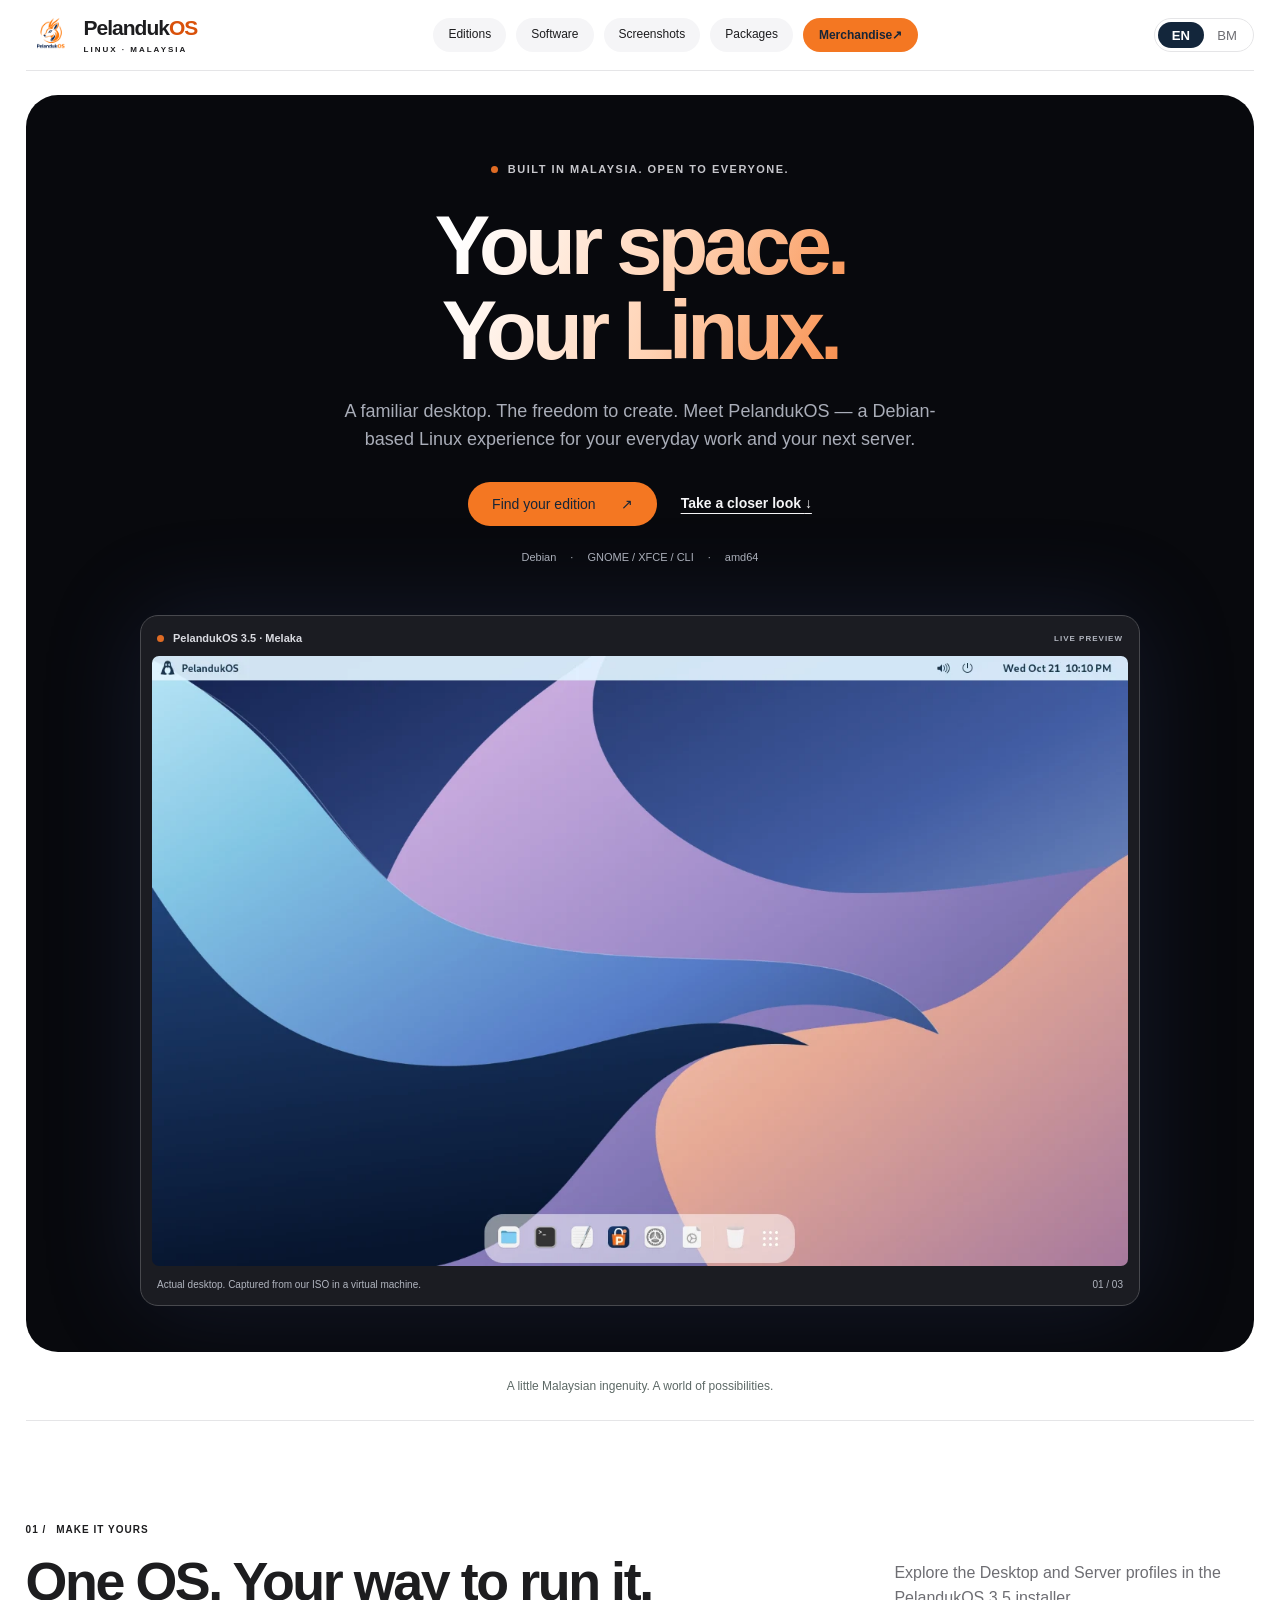
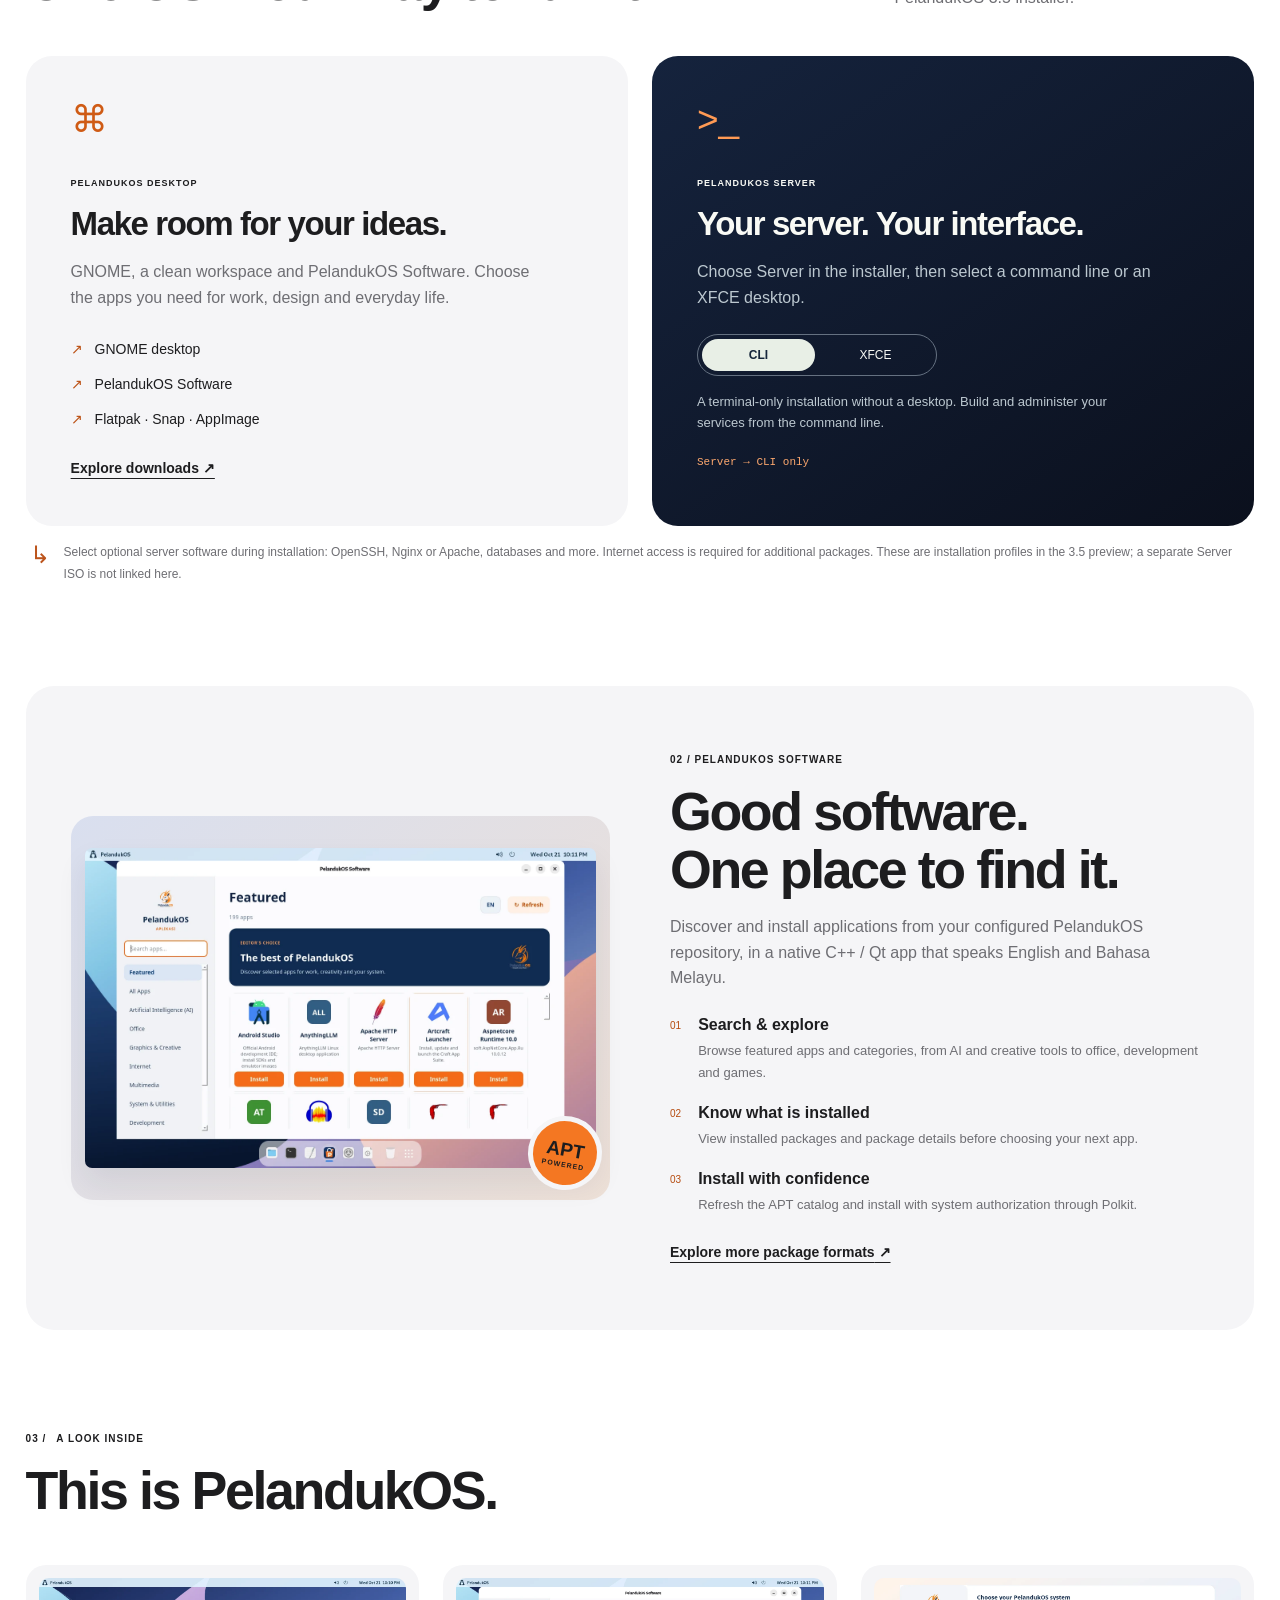
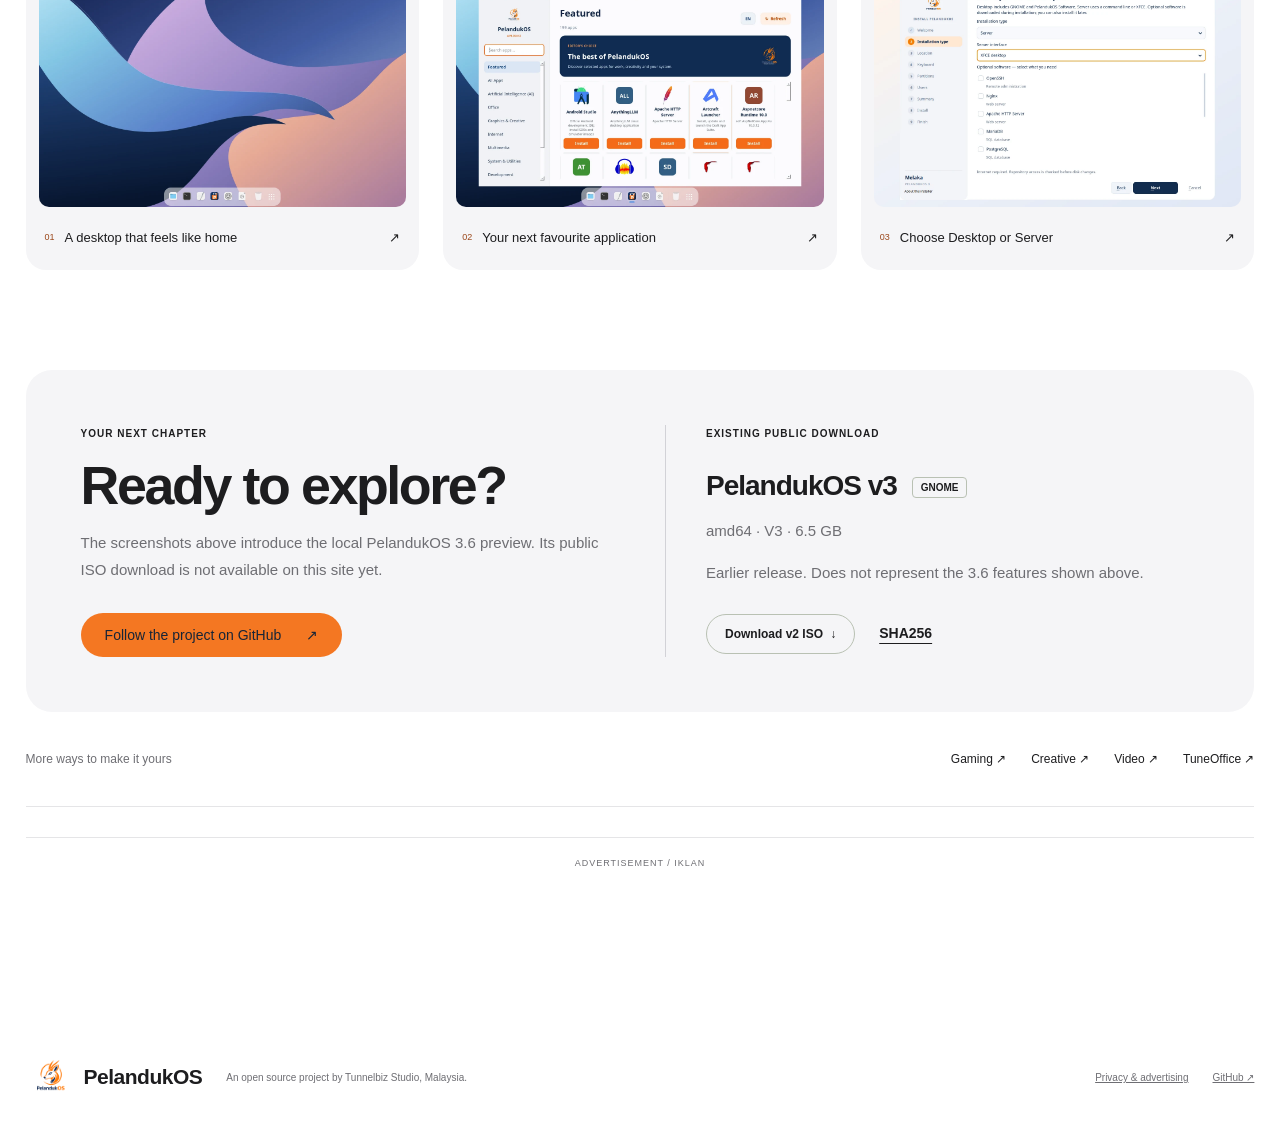
==== index.html @ 0d729abb "Update OG description for PelandukOS 3.6" ====
<!doctype html>
<html lang="en">
  <head>
    <meta charset="utf-8" />
    <meta name="viewport" content="width=device-width, initial-scale=1" />
    <title>PelandukOS | Your space. Your Linux.</title>
    <meta
      name="description"
      content="Discover PelandukOS from Malaysia: a Debian-based GNOME desktop, native Software app, and Server installation profiles with CLI or XFCE. See real ISO screenshots."
    />
    <meta name="theme-color" content="#f7f7f2" />
    <meta property="og:title" content="PelandukOS — Your space. Your Linux." />
    <meta
      property="og:description"
      content="Meet the PelandukOS 3.6 preview. Desktop, Software and Server with CLI or XFCE."
    />
    <meta
      property="og:image"
      content="https://pelandukos.tunnelbiz.com/assets/images/screenshots/desktop.webp"
    />
    <meta property="og:type" content="website" />
    <link rel="canonical" href="https://pelandukos.tunnelbiz.com/" />
    <link rel="icon" href="assets/images/pelandukos-logo.png" />
    <link rel="stylesheet" href="styles.css" />
    <link rel="stylesheet" href="landing.css" />
    <meta name="google-adsense-account" content="ca-pub-6407931689016181" />
    <script
      async
      src="https://pagead2.googlesyndication.com/pagead/js/adsbygoogle.js?client=ca-pub-6407931689016181"
      crossorigin="anonymous"
    ></script>
  </head>
  <body class="landing">
    <a class="skip-link" href="#main"
      ><span data-i18n="skip">Skip to content</span></a
    >
    <div class="shell">
      <header class="topbar">
        <a class="brand" href="index.html" data-preserve-lang
          ><img
            src="assets/images/pelandukos-logo.png"
            width="64"
            height="64"
            alt="PelandukOS"
          /><strong
            >Pelanduk<span>OS</span><small>LINUX · MALAYSIA</small></strong
          ></a
        >
        <nav class="header-nav" aria-label="Main navigation">
          <a href="index.html#editions" data-preserve-lang
            ><span data-i18n="navEditions">Editions</span></a
          ><a href="index.html#software" data-preserve-lang
            ><span data-i18n="navSoftware">Software</span></a
          ><a href="index.html#screenshots" data-preserve-lang
            ><span data-i18n="navScreenshots">Screenshots</span></a
          ><a href="packaging.html" data-preserve-lang
            ><span data-i18n="navPackaging">Packages</span></a
          >
          <a class="merch-link" href="https://shop.tunnelbiz.com">Merchandise <span aria-hidden="true">↗</span></a>
        </nav>
        <div class="lang-switch" aria-label="Language / Bahasa">
          <button type="button" data-set-lang="en">EN</button
          ><button type="button" data-set-lang="ms">BM</button>
        </div>
      </header>
      <main id="main">
        <section class="landing-hero">
          <div class="hero-copy">
            <div class="eyebrow">
              <span class="status-dot"></span
              ><span data-i18n="eyebrow"
                >BUILT IN MALAYSIA. OPEN TO EVERYONE.</span
              >
            </div>
            <h1 data-i18n="title">Your space. Your Linux.</h1>
            <p class="hero-lead">
              <span data-i18n="subtitle"
                >A familiar desktop. The freedom to create. Meet PelandukOS — a
                Debian-based Linux experience for your everyday work and your
                next server.</span
              >
            </p>
            <div class="actions">
              <a class="btn-main" href="#editions"
                ><span data-i18n="choose">Find your edition</span>
                <span aria-hidden="true">↗</span></a
              ><a class="text-link" href="#screenshots"
                ><span data-i18n="look">Take a closer look</span>
                <span aria-hidden="true">↓</span></a
              >
            </div>
            <div class="hero-tags">
              <span>Debian</span><span>GNOME / XFCE / CLI</span
              ><span>amd64</span>
            </div>
          </div>
          <div class="desktop-stage">
            <div class="stage-label">
              <span class="status-dot"></span> PelandukOS 3.5 · Melaka
              <span>LIVE PREVIEW</span>
            </div>
            <a
              href="assets/images/screenshots/desktop.webp"
              class="screenshot-link"
              data-lightbox
              ><img
                src="assets/images/screenshots/desktop.webp"
                alt="PelandukOS 3.5 GNOME desktop captured in the ISO Builder QEMU preview"
                width="1280"
                height="800"
                class=""
                fetchpriority="high"
            /></a>
            <div class="stage-caption">
              <span data-i18n="realCapture"
                >Actual desktop. Captured from our ISO in a virtual
                machine.</span
              ><span>01 / 03</span>
            </div>
          </div>
        </section>
        <div class="identity-strip">
          <span
            ><span data-i18n="made"
              >A little Malaysian ingenuity. A world of possibilities.</span
            ></span
          ><span>OPEN SOURCE <b>✳</b> DEBIAN BASED <b>✳</b> YOUR CHOICE</span>
        </div>
        <section class="section spacious" id="editions">
          <div class="section-heading">
            <div>
              <div class="eyebrow">
                01 / <span data-i18n="editionLabel">MAKE IT YOURS</span>
              </div>
              <h2 data-i18n="editionsTitle">One OS. Your way to run it.</h2>
            </div>
            <p data-i18n="editionsIntro">
         
            </p>
          </div>
          <div class="edition-grid">
            <article class="edition-card desktop-card">
              <span class="edition-icon" aria-hidden="true">⌘</span>
              <div class="eyebrow">PELANDUKOS DESKTOP</div>
              <h3 data-i18n="desktopTitle">Make room for your ideas.</h3>
              <p data-i18n="desktopText">
                GNOME, a clean workspace and PelandukOS Software. Choose the
                apps you need for work, design and everyday life.
              </p>
              <ul>
                <li>GNOME desktop</li>
                <li>PelandukOS Software</li>
                <li>Flatpak · Snap · AppImage</li>
              </ul>
              <a class="text-link" href="#downloads"
                ><span data-i18n="desktopAction">Explore downloads</span> ↗</a
              >
            </article>
            <article class="edition-card server-card">
              <span class="edition-icon" aria-hidden="true">&gt;_</span>
              <div class="eyebrow">PELANDUKOS SERVER</div>
              <h3 data-i18n="serverTitle">Your server. Your interface.</h3>
              <p data-i18n="serverText">
                Choose Server in the installer, then select a command line or an
                XFCE desktop.
              </p>
              <fieldset class="server-switch">
                <legend class="sr-only">
                  <span data-i18n="interface">Server interface</span>
                </legend>
                <label
                  ><input
                    type="radio"
                    name="server-interface"
                    value="cli"
                    checked
                  /><span>CLI</span></label
                ><label
                  ><input
                    type="radio"
                    name="server-interface"
                    value="xfce"
                  /><span>XFCE</span></label
                >
              </fieldset>
              <div id="server-description" aria-live="polite">
                <div data-server-panel="cli">
                  <p data-i18n="cliText">
                    A terminal-only installation without a desktop. Build and
                    administer your services from the command line.
                  </p>
                  <code>Server → CLI only</code>
                </div>
                <div data-server-panel="xfce" hidden>
                  <p data-i18n="xfceText">
                    A graphical workspace with XFCE for users who prefer desktop
                    tools alongside the terminal.
                  </p>
                  <code>Server → XFCE desktop</code>
                </div>
              </div>
            </article>
          </div>
          <div class="install-note">
            <span aria-hidden="true">↳</span>
            <p>
              <span data-i18n="serverNote"
                >Select optional server software during installation: OpenSSH,
                Nginx or Apache, databases and more. Internet access is required
                for additional packages. These are installation profiles in the
                3.5 preview; a separate Server ISO is not linked here.</span
              >
            </p>
          </div>
        </section>
        <section class="software-section spacious" id="software">
          <div class="software-visual">
            <a href="assets/images/screenshots/software.webp" data-lightbox
              ><img
                src="assets/images/screenshots/software.webp"
                alt="PelandukOS Software application running inside the PelandukOS 3.5 virtual machine"
                width="1280"
                height="800"
                class=""
                loading="lazy"
            /></a>
            <div class="software-stamp">APT<br /><span>POWERED</span></div>
          </div>
          <div>
            <div class="eyebrow">02 / PELANDUKOS SOFTWARE</div>
            <h2 data-i18n="softwareTitle">
              Good software. One place to find it.
            </h2>
            <p data-i18n="softwareIntro">
              Discover and install applications from your configured PelandukOS
              repository, in a native C++ / Qt app that speaks English and
              Bahasa Melayu.
            </p>
            <div class="feature-list">
              <div>
                <span class="feature-number">01</span>
                <div>
                  <h3 data-i18n="ft1">Search &amp; explore</h3>
                  <p data-i18n="fd1">
                    Browse featured apps and categories, from office and
                    creative tools to development and games.
                  </p>
                </div>
              </div>
              <div>
                <span class="feature-number">02</span>
                <div>
                  <h3 data-i18n="ft2">Know what is installed</h3>
                  <p data-i18n="fd2">
                    View installed packages and package details before choosing
                    your next app.
                  </p>
                </div>
              </div>
              <div>
                <span class="feature-number">03</span>
                <div>
                  <h3 data-i18n="ft3">Install with confidence</h3>
                  <p data-i18n="fd3">
                    Refresh the APT catalog and install with system
                    authorization through Polkit.
                  </p>
                </div>
              </div>
            </div>
            <a class="text-link" href="packaging.html" data-preserve-lang
              ><span data-i18n="morePackages"
                >Explore more package formats</span
              >
              ↗</a
            >
          </div>
        </section>
        <section class="section spacious" id="screenshots">
          <div class="section-heading">
            <div>
              <div class="eyebrow">
                03 / <span data-i18n="inside">A LOOK INSIDE</span>
              </div>
              <h2 data-i18n="galleryTitle">This is PelandukOS.</h2>
            </div>

          </div>
          <div class="gallery-grid">
            <figure>
              <a href="assets/images/screenshots/desktop.webp" data-lightbox
                ><img
                  src="assets/images/screenshots/desktop.webp"
                  alt="PelandukOS GNOME desktop in QEMU"
                  width="1280"
                  height="800"
                  class=""
                  loading="lazy"
              /></a>
              <figcaption>
                <span>01</span
                ><span data-i18n="caption1">A desktop that feels like home</span
                ><span aria-hidden="true">↗</span>
              </figcaption>
            </figure>
            <figure>
              <a href="assets/images/screenshots/software.webp" data-lightbox
                ><img
                  src="assets/images/screenshots/software.webp"
                  alt="Native PelandukOS Software catalog in QEMU"
                  width="1280"
                  height="800"
                  class=""
                  loading="lazy"
              /></a>
              <figcaption>
                <span>02</span
                ><span data-i18n="caption2"
                  >Your next favourite application</span
                ><span aria-hidden="true">↗</span>
              </figcaption>
            </figure>
            <figure>
              <a href="assets/images/screenshots/installer.webp" data-lightbox
                ><img
                  src="assets/images/screenshots/installer.webp"
                  alt="PelandukOS installer with Server and XFCE options in QEMU"
                  width="1280"
                  height="800"
                  class=""
                  loading="lazy"
              /></a>
              <figcaption>
                <span>03</span
                ><span data-i18n="caption3">Choose Desktop or Server</span
                ><span aria-hidden="true">↗</span>
              </figcaption>
            </figure>
          </div>
        </section>
        <section class="download-section spacious" id="downloads">
          <div>
            <div class="eyebrow">
              <span data-i18n="start">YOUR NEXT CHAPTER</span>
            </div>
            <h2 data-i18n="downloadTitle">Ready to explore?</h2>
            <p data-i18n="downloadText">

            </p>
            <a
              class="btn-main"
              href="https://github.com/pelandukos"
              target="_blank"
              rel="noopener"
              ><span data-i18n="github">Follow the project on GitHub</span> ↗</a
            >
          </div>
          <div class="download-archive">
            <span class="eyebrow"
              ><span data-i18n="existing">EXISTING PUBLIC DOWNLOAD</span></span
            >
            <h3>PelandukOS v3 <span>GNOME</span></h3>
            <p>amd64 · V3 · 6.5 GB</p>
            <p data-i18n="oldVersion">
              Earlier release. Does not represent the 3.6 features shown above.
            </p>
            <div class="actions">
              <a
                class="btn-ghost"
                href="https://tunnelbiz.com/pelandukos/download/PelandukOS-3.6-amd64.iso"
                ><span data-i18n="download">Download v3.6 ISO</span> ↓</a
              ><a
                class="text-link"
                href="https://tunnelbiz.com/pelandukos/download/PelandukOS-3.6-amd64.iso.sha256"
                >SHA256</a
              >
            </div>
          </div>
        </section>
        <section class="explore-strip">
          <span
            ><span data-i18n="explore">More ways to make it yours</span></span
          ><a href="game.html" data-preserve-lang
            ><span data-i18n="linkgame">Gaming</span> ↗</a
          ><a href="creative.html" data-preserve-lang
            ><span data-i18n="linkcreative">Creative</span> ↗</a
          ><a href="video.html" data-preserve-lang
            ><span data-i18n="linkvideo">Video</span> ↗</a
          ><a href="tuneoffice.html" data-preserve-lang
            ><span data-i18n="linktuneoffice">TuneOffice</span> ↗</a
          >
        </section>
      </main>
      <aside class="ad-section" aria-label="Advertisement">
        <p class="ad-label">ADVERTISEMENT / IKLAN</p>
        <ins
          class="adsbygoogle"
          data-ad-client="ca-pub-6407931689016181"
          data-ad-slot="6009842053"
          data-ad-format="auto"
          data-full-width-responsive="true"
        ></ins>
      </aside>
      <footer class="site-footer">
        <a class="brand" href="index.html"
          ><img
            src="assets/images/pelandukos-logo.png"
            alt="PelandukOS"
            width="56"
            height="56"
          /><strong>PelandukOS</strong></a
        >
        <p>
          <span data-i18n="footer"
            >An open source project by Tunnelbiz Studio, Malaysia.</span
          >
        </p>
        <a href="privacy.html" data-preserve-lang
          ><span data-i18n="privacy">Privacy &amp; advertising</span></a
        ><a href="https://github.com/pelandukos" target="_blank" rel="noopener"
          >GitHub ↗</a
        >
      </footer>
    </div>
    <dialog id="image-viewer">
      <button type="button" class="close-viewer" aria-label="Close / Tutup">
        ×</button
      ><img src="assets/images/screenshots/desktop.webp" alt="" />
      <p></p>
    </dialog>
    <script>
      window.PAGE_I18N = {
        en: {
          navEditions: "Editions",
          navSoftware: "Software",
          navScreenshots: "Screenshots",
          navPackaging: "Packages",
          skip: "Skip to content",
          eyebrow: "BUILT IN MALAYSIA. OPEN TO EVERYONE.",
          title: "Your space.\nYour Linux.",
          subtitle:
            "A familiar desktop. The freedom to create. Meet PelandukOS — a Debian-based Linux experience for your everyday work and your next server.",
          choose: "Find your edition",
          look: "Take a closer look",
          realCapture:
            "Actual desktop. Captured from our ISO in a virtual machine.",
          made: "A little Malaysian ingenuity. A world of possibilities.",
          editionLabel: "MAKE IT YOURS",
          editionsTitle: "One OS. Your way to run it.",
          editionsIntro:
            "Explore the Desktop and Server profiles in the PelandukOS 3.5 installer.",
          desktopTitle: "Make room for your ideas.",
          desktopText:
            "GNOME, a clean workspace and PelandukOS Software. Choose the apps you need for work, design and everyday life.",
          desktopAction: "Explore downloads",
          serverTitle: "Your server. Your interface.",
          serverText:
            "Choose Server in the installer, then select a command line or an XFCE desktop.",
          interface: "Server interface",
          cliText:
            "A terminal-only installation without a desktop. Build and administer your services from the command line.",
          xfceText:
            "A graphical workspace with XFCE for users who prefer desktop tools alongside the terminal.",
          serverNote:
            "Select optional server software during installation: OpenSSH, Nginx or Apache, databases and more. Internet access is required for additional packages. These are installation profiles in the 3.5 preview; a separate Server ISO is not linked here.",
          softwareTitle: "Good software.\nOne place to find it.",
          softwareIntro:
            "Discover and install applications from your configured PelandukOS repository, in a native C++ / Qt app that speaks English and Bahasa Melayu.",
          ft1: "Search & explore",
          fd1: "Browse featured apps and categories, from AI and creative tools to office, development and games.",
          ft2: "Know what is installed",
          fd2: "View installed packages and package details before choosing your next app.",
          ft3: "Install with confidence",
          fd3: "Refresh the APT catalog and install with system authorization through Polkit.",
          morePackages: "Explore more package formats",
          inside: "A LOOK INSIDE",
          galleryTitle: "This is PelandukOS.",
          galleryIntro:
            "Real screenshots from the PelandukOS 3.6 ISO, booted with the ISO Builder preview. Select an image to enlarge it.",
          caption1: "A desktop that feels like home",
          caption2: "Your next favourite application",
          caption3: "Choose Desktop or Server",
          start: "YOUR NEXT CHAPTER",
          downloadTitle: "Ready to explore?",
          downloadText:
            "The screenshots above introduce the local PelandukOS 3.6 preview. Its public ISO download is not available on this site yet.",
          github: "Follow the project on GitHub",
          existing: "EXISTING PUBLIC DOWNLOAD",
          oldVersion:
            "Earlier release. Does not represent the 3.6 features shown above.",
          download: "Download v2 ISO",
          explore: "More ways to make it yours",
          linkgame: "Gaming",
          linkcreative: "Creative",
          linkvideo: "Video",
          linktuneoffice: "TuneOffice",
          footer: "An open source project by Tunnelbiz Studio, Malaysia.",
          privacy: "Privacy & advertising",
          metaTitle: "PelandukOS | Your space. Your Linux.",
        },
        ms: {
          navEditions: "Edisi",
          navSoftware: "Perisian",
          navScreenshots: "Tangkapan skrin",
          navPackaging: "Pakej",
          skip: "Terus ke kandungan",
          eyebrow: "DIBINA DI MALAYSIA. TERBUKA UNTUK SEMUA.",
          title: "Ruang anda.\nLinux anda.",
          subtitle:
            "Desktop yang mesra. Kebebasan untuk berkarya. Kenali PelandukOS — pengalaman Linux berasaskan Debian untuk kerja harian dan server anda.",
          choose: "Pilih edisi anda",
          look: "Lihat dengan lebih dekat",
          realCapture:
            "Desktop sebenar. Dirakam daripada ISO kami dalam mesin maya.",
          made: "Ilham dari Malaysia. Kemungkinan tanpa batas.",
          editionLabel: "IKUT CARA ANDA",
          editionsTitle: "Satu OS. Pilihan di tangan anda.",
          editionsIntro:
            "Terokai profil Desktop dan Server dalam pemasang PelandukOS 3.5.",
          desktopTitle: "Ruang untuk idea anda.",
          desktopText:
            "GNOME, ruang kerja yang kemas dan PelandukOS Software. Pilih aplikasi untuk kerja, reka bentuk dan kegunaan harian.",
          desktopAction: "Lihat muat turun",
          serverTitle: "Server anda. Antara muka pilihan anda.",
          serverText:
            "Pilih Server dalam pemasang, kemudian pilih baris perintah atau desktop XFCE.",
          interface: "Antara muka server",
          cliText:
            "Pemasangan terminal tanpa desktop. Bina dan urus perkhidmatan melalui baris perintah.",
          xfceText:
            "Ruang kerja grafik XFCE untuk pengguna yang mahukan alat desktop bersama terminal.",
          serverNote:
            "Pilih perisian server tambahan semasa pemasangan: OpenSSH, Nginx atau Apache, pangkalan data dan banyak lagi. Internet diperlukan untuk pakej tambahan. Ini ialah profil pemasangan dalam pratonton 3.5; ISO Server berasingan belum dipautkan di sini.",
          softwareTitle: "Aplikasi pilihan.\nSemuanya di sini.",
          softwareIntro:
            "Temui dan pasang aplikasi daripada repositori PelandukOS anda melalui aplikasi asli C++ / Qt dalam Bahasa Melayu dan Inggeris.",
          ft1: "Cari & terokai",
          fd1: "Layari aplikasi pilihan dan kategori, daripada AI dan kreatif hingga pejabat, pembangunan dan permainan.",
          ft2: "Lihat aplikasi dipasang",
          fd2: "Semak pakej yang telah dipasang dan butiran aplikasi sebelum membuat pilihan.",
          ft3: "Pasang dengan yakin",
          fd3: "Segarkan katalog APT dan pasang dengan pengesahan sistem melalui Polkit.",
          morePackages: "Terokai format pakej lain",
          inside: "LIHAT DARI DEKAT",
          galleryTitle: "Inilah PelandukOS.",
          galleryIntro:
            "Tangkapan skrin sebenar ISO PelandukOS 3.6, dibut melalui pratonton ISO Builder. Pilih gambar untuk membesarkannya.",
          caption1: "Desktop yang mesra pengguna",
          caption2: "Aplikasi kegemaran anda seterusnya",
          caption3: "Pilih Desktop atau Server",
          start: "LANGKAH SETERUSNYA",
          downloadTitle: "Sedia untuk meneroka?",
          downloadText:
            "Tangkapan skrin di atas memperkenalkan pratonton tempatan PelandukOS 3.5. Muat turun ISO awamnya belum tersedia di laman ini.",
          github: "Ikuti projek di GitHub",
          existing: "MUAT TURUN AWAM SEDIA ADA",
          oldVersion:
            "Keluaran terdahulu. Tidak mewakili ciri 3.6 yang dipaparkan di atas.",
          download: "Muat turun ISO v3",
          explore: "Lebih banyak untuk diterokai",
          linkgame: "Permainan",
          linkcreative: "Kreatif",
          linkvideo: "Video",
          linktuneoffice: "TuneOffice",
          footer: "Projek sumber terbuka oleh Tunnelbiz Studio, Malaysia.",
          privacy: "Privasi & pengiklanan",
          metaTitle: "PelandukOS | Ruang anda. Linux anda.",
        },
      };
    </script>
    <script src="app.js"></script>
    <script src="landing.js"></script>
    <script src="ads.js"></script>
  </body>
</html>
---- styles.css ----
@import url('https://fonts.googleapis.com/css2?family=JetBrains+Mono:wght@400;700&family=Space+Grotesk:wght@400;500;600;700&display=swap');

:root {
  --bg: #f4fbff;
  --bg-soft: #eaf7ff;
  --surface: rgba(255, 255, 255, 0.86);
  --surface-solid: #ffffff;
  --accent: #ff8c42;
  --accent-2: #ffd166;
  --text: #183247;
  --muted: #4f7089;
  --line: rgba(106, 158, 196, 0.34);
  --shadow: 0 18px 42px rgba(42, 93, 131, 0.18);
  --radius: 18px;
}

* {
  box-sizing: border-box;
}

html,
body {
  margin: 0;
  padding: 0;
}

body {
  font-family: 'Space Grotesk', sans-serif;
  color: var(--text);
  background:
    linear-gradient(rgba(244, 251, 255, 0.72), rgba(244, 251, 255, 0.72)),
    url('./assets/images/bg.png') center / cover no-repeat fixed;
  min-height: 100vh;
  padding-bottom: 96px;
}

.shell {
  width: 100%;
  max-width: none;
  margin: 0 auto;
  padding: 1rem 1.1rem 2rem;
}

.topbar {
  display: flex;
  align-items: center;
  justify-content: space-between;
  gap: 1rem;
  padding: 0.8rem 0;
  position: sticky;
  top: 0;
  z-index: 30;
  backdrop-filter: blur(8px);
  background: rgba(246, 252, 255, 0.72);
  border-bottom: 1px solid rgba(106, 158, 196, 0.2);
}

.brand {
  display: inline-flex;
  align-items: center;
  gap: 0.7rem;
  color: var(--text);
  text-decoration: none;
}

.brand img {
  width: 40px;
  height: 40px;
  object-fit: contain;
}

.brand strong {
  letter-spacing: 0.02em;
  font-size: 1rem;
}

.lang-switch {
  display: inline-flex;
  border: 1px solid var(--line);
  background: rgba(255, 255, 255, 0.9);
  border-radius: 999px;
  padding: 0.18rem;
}

.lang-switch button {
  border: 0;
  color: var(--muted);
  background: transparent;
  border-radius: 999px;
  padding: 0.35rem 0.85rem;
  font-size: 0.82rem;
  cursor: pointer;
  font-family: 'JetBrains Mono', monospace;
}

.lang-switch button.active {
  color: #4b2600;
  background: linear-gradient(90deg, var(--accent), var(--accent-2));
  font-weight: 700;
}

.main-nav {
  display: grid;
  grid-template-columns: repeat(6, minmax(0, 1fr));
  gap: 0.55rem;
  margin: 0.6rem 0 1rem;
}

.main-nav a {
  color: var(--muted);
  text-decoration: none;
  border: 1px solid var(--line);
  background: rgba(255, 255, 255, 0.88);
  border-radius: 12px;
  text-align: center;
  padding: 0.58rem 0.4rem;
  font-size: 0.87rem;
}

.main-nav a:hover,
.main-nav a.active {
  color: #3e2300;
  border-color: rgba(255, 140, 66, 0.65);
  background: rgba(255, 209, 102, 0.26);
}

.hero {
  border: 1px solid var(--line);
  border-radius: 24px;
  box-shadow: var(--shadow);
  padding: clamp(1rem, 2.2vw, 1.8rem);
  background:
    linear-gradient(140deg, rgba(255, 255, 255, 0.95), rgba(246, 252, 255, 0.9));
  display: grid;
  grid-template-columns: 1.15fr 1fr;
  gap: 1.2rem;
  overflow: hidden;
}

.hero-text h1 {
  margin: 0;
  font-size: clamp(1.7rem, 3.2vw, 2.5rem);
  line-height: 1.1;
}

.hero-text p {
  color: var(--muted);
  margin: 1rem 0 0;
  line-height: 1.55;
}

.kpi-row {
  display: flex;
  flex-wrap: wrap;
  gap: 0.55rem;
  margin-top: 1rem;
}

.kpi {
  border: 1px solid var(--line);
  border-radius: 999px;
  color: #225171;
  padding: 0.3rem 0.78rem;
  font-size: 0.75rem;
  background: rgba(255, 255, 255, 0.82);
  letter-spacing: 0.02em;
}

.actions {
  display: flex;
  flex-wrap: wrap;
  gap: 0.65rem;
  margin-top: 1.2rem;
}

.btn-main,
.btn-ghost {
  text-decoration: none;
  border-radius: 10px;
  padding: 0.62rem 1rem;
  font-weight: 600;
  display: inline-flex;
  align-items: center;
  gap: 0.45rem;
}

.btn-main {
  color: #4b2600;
  background: linear-gradient(90deg, var(--accent), var(--accent-2));
}

.btn-ghost {
  color: var(--text);
  border: 1px solid var(--line);
  background: rgba(255, 255, 255, 0.82);
}

.hero-media {
  border: 1px solid var(--line);
  border-radius: 16px;
  overflow: hidden;
  min-height: 280px;
  background: #edf8ff;
}

.hero-media img {
  width: 100%;
  height: 100%;
  display: block;
  object-fit: cover;
}

.section {
  margin-top: 1rem;
}

.section h2 {
  font-size: 1.2rem;
  margin: 0.2rem 0 0.8rem;
}

.card-grid {
  display: grid;
  grid-template-columns: repeat(3, minmax(0, 1fr));
  gap: 0.8rem;
}

.card {
  border: 1px solid var(--line);
  background: rgba(255, 255, 255, 0.9);
  border-radius: var(--radius);
  overflow: hidden;
  box-shadow: var(--shadow);
  animation: fadeup 0.75s ease both;
}

.card img {
  width: 100%;
  height: 170px;
  object-fit: cover;
  display: block;
}

.card .body {
  padding: 0.85rem;
}

.card h3 {
  margin: 0;
  font-size: 1rem;
}

.card p {
  color: var(--muted);
  margin: 0.6rem 0 0;
  line-height: 1.45;
  font-size: 0.92rem;
}

.footer-note {
  margin-top: 1rem;
  color: #5b7890;
  text-align: center;
  font-size: 0.82rem;
  white-space: pre-line;
}

.bottom-dock {
  position: fixed;
  left: 0;
  right: 0;
  bottom: 0;
  background: rgba(255, 255, 255, 0.95);
  border-top: 1px solid var(--line);
  display: grid;
  grid-template-columns: repeat(5, minmax(0, 1fr));
  z-index: 50;
}

.bottom-dock a {
  text-decoration: none;
  color: #51728b;
  text-align: center;
  padding: 0.55rem 0.25rem 0.6rem;
  font-size: 0.72rem;
}

.bottom-dock a.active {
  color: #4b2600;
  background: rgba(255, 209, 102, 0.3);
}

.bottom-dock i {
  display: block;
  font-size: 1rem;
  margin-bottom: 0.16rem;
}

@keyframes fadeup {
  from {
    transform: translateY(12px);
    opacity: 0;
  }
  to {
    transform: translateY(0);
    opacity: 1;
  }
}

@media (max-width: 960px) {
  .main-nav {
    grid-template-columns: repeat(3, minmax(0, 1fr));
  }

  .hero {
    grid-template-columns: 1fr;
  }

  .card-grid {
    grid-template-columns: repeat(2, minmax(0, 1fr));
  }
}

@media (max-width: 640px) {
  body {
    padding-bottom: 90px;
  }

  .main-nav {
    display: none;
  }

  .card-grid {
    grid-template-columns: 1fr;
  }

  .hero-media {
    min-height: 210px;
  }
}
---- landing.css ----
:root {
  --bg: #f7f7f2;
  --text: #12243a;
  --muted: #596571;
  --accent: #f47722;
  --line: #dcdfd7;
  --shadow: 0 16px 40px #142a3a0b;
}
html {
  scroll-behavior: smooth;
  scroll-padding-top: 100px;
}
body {
  background: var(--bg);
  color: var(--text);
}
a {
  color: inherit;
}
button,
input {
  font: inherit;
}
a:focus-visible,
button:focus-visible,
input:focus-visible {
  outline: 3px solid #cf5000;
  outline-offset: 5px;
}
.landing {
  padding-bottom: 0;
}
.landing .shell {
  width: 100%;
  max-width: none;
  padding: 0 clamp(16px, 2vw, 32px);
}
.topbar {
  background: #f7f7f2ed;
  backdrop-filter: blur(16px);
  padding: 17px 0;
  border-bottom: 1px solid var(--line);
}
.brand {
  gap: 8px;
}
.brand img {
  width: 60px;
  height: 60px;
}
.brand strong {
  font-size: 22px;
  letter-spacing: -1px;
}
.brand strong > span {
  color: #d9510a;
}
.brand small {
  font-size: 9px;
  letter-spacing: 2px;
  display: block;
  margin-top: 5px;
}
.header-nav {
  display: flex;
  gap: 30px;
}
.header-nav a {
  font-size: 13px;
  text-decoration: none;
  font-weight: 500;
}
.header-nav a:hover {
  color: #c64a05;
}
.lang-switch {
  background: transparent;
}
.lang-switch button.active {
  background: #13263b;
  color: white;
}
.landing-hero {
  display: grid;
  grid-template-columns: 0.9fr 1.1fr;
  gap: 55px;
  align-items: center;
  padding: 84px 0 75px;
}
.eyebrow {
  font-size: 10px;
  font-weight: 700;
  letter-spacing: 1.8px;
  line-height: 1.7;
  display: flex;
  align-items: center;
  gap: 10px;
}
.status-dot {
  width: 7px;
  height: 7px;
  border-radius: 50%;
  background: #df6b24;
  display: inline-block;
  flex-shrink: 0;
}
.hero-copy h1 {
  font-size: clamp(46px, 5.5vw, 79px);
  line-height: 1.03;
  letter-spacing: -4px;
  white-space: pre-line;
  margin: 26px 0;
}
.hero-lead {
  color: var(--muted);
  font-size: 16px;
  line-height: 1.8;
  max-width: 470px;
}
.actions {
  gap: 24px;
  align-items: center;
  margin-top: 28px;
}
.btn-main {
  background: #f47722;
  color: #172537;
  border-radius: 7px;
  font-size: 13px;
  padding: 16px 22px;
  gap: 25px;
}
.btn-main:hover {
  background: #ff8c39;
  transform: translateY(-1px);
}
.text-link {
  font-size: 12px;
  font-weight: 600;
  text-underline-offset: 5px;
  line-height: 1.7;
}
.hero-tags {
  display: flex;
  flex-wrap: wrap;
  gap: 14px;
  margin-top: 32px;
  font-size: 10px;
  color: #596571;
}
.hero-tags span + span:before {
  content: "·";
  padding-right: 14px;
}
.desktop-stage {
  position: relative;
  transform: rotate(-1deg);
  border: 1px solid #d7dbd3;
  background: #e8ebe3;
  padding: 9px;
  border-radius: 13px;
  box-shadow:
    18px 28px 0 -10px #e4e6dd,
    0 30px 65px #142a3a18;
}
.desktop-stage:before {
  content: "";
  position: absolute;
  z-index: -1;
  background: radial-gradient(ellipse, #f7ac5f38, transparent 70%);
  inset: -90px -40px;
}
.stage-label {
  display: flex;
  gap: 9px;
  align-items: center;
  font-size: 10px;
  padding: 7px 4px 15px;
  font-weight: 600;
}
.stage-label > span:last-child {
  margin-left: auto;
  font-size: 8px;
  letter-spacing: 1px;
  color: #626d67;
}
.desktop-stage img {
  display: block;
  width: 100%;
  height: auto;
  border-radius: 6px;
}
.stage-caption {
  display: flex;
  justify-content: space-between;
  gap: 10px;
  padding: 15px 4px 5px;
  font-size: 9px;
  color: #54605e;
}
.stage-caption > span:last-child {
  white-space: nowrap;
}
.identity-strip {
  display: flex;
  justify-content: space-between;
  gap: 20px;
  border-block: 1px solid var(--line);
  padding: 23px 0;
  color: #5d6966;
  font-size: 11px;
}
.identity-strip > span:last-child {
  font-size: 9px;
  letter-spacing: 1.1px;
}
.identity-strip b {
  color: #c45f23;
  padding: 0 12px;
}
.spacious {
  margin-top: 0;
  padding: 75px 0;
}
.section-heading {
  display: flex;
  justify-content: space-between;
  align-items: end;
  gap: 40px;
  margin-bottom: 30px;
}
.section-heading p {
  max-width: 330px;
  color: var(--muted);
  font-size: 13px;
  line-height: 1.8;
  margin: 0;
}
.landing h2,
.landing .section h2 {
  font-size: clamp(29px, 3.1vw, 43px);
  letter-spacing: -1.7px;
  line-height: 1.15;
  margin: 15px 0 0;
  white-space: pre-line;
}
.edition-grid {
  display: grid;
  grid-template-columns: 1fr 1fr;
  gap: 20px;
}
.edition-card {
  padding: 35px 38px;
  border-radius: 13px;
  border: 1px solid var(--line);
}
.desktop-card {
  background: #eeefe8;
}
.edition-icon {
  font-size: 37px;
  display: block;
  margin-bottom: 28px;
  line-height: 1;
  color: #cf5b15;
}
.edition-card .eyebrow {
  font-size: 9px;
}
.edition-card h3 {
  font-size: 27px;
  letter-spacing: -1px;
  margin: 14px 0;
}
.edition-card p {
  font-size: 14px;
  line-height: 1.8;
  color: var(--muted);
  max-width: 460px;
}
.edition-card ul {
  list-style: none;
  padding: 0;
  font-size: 12px;
  line-height: 2.5;
  margin: 20px 0;
}
.edition-card li:before {
  content: "↗";
  color: #bb4f12;
  margin-right: 12px;
}
.server-card {
  background: #14273c;
  color: #f9faf5;
  border-color: #14273c;
}
.server-card p {
  color: #bcc8d0;
}
.server-card .edition-icon {
  color: #ff9a54;
}
.server-switch {
  display: flex;
  padding: 4px;
  border: 1px solid #657181;
  border-radius: 7px;
  max-width: 240px;
  gap: 4px;
  margin: 22px 0 15px;
}
.server-switch label {
  flex: 1;
  position: relative;
  cursor: pointer;
}
.server-switch input {
  position: absolute;
  opacity: 0;
  width: 100%;
  height: 100%;
  margin: 0;
  cursor: pointer;
}
.server-switch span {
  display: block;
  padding: 9px;
  text-align: center;
  font-size: 12px;
  border-radius: 4px;
}
.server-switch input:checked + span {
  background: #e8efe6;
  color: #15263b;
  font-weight: 700;
}
.server-switch input:focus-visible + span {
  outline: 3px solid #ff9a54;
}
#server-description p {
  font-size: 13px;
  min-height: 47px;
}
#server-description code {
  font-size: 11px;
  color: #fda86e;
}
.install-note {
  display: flex;
  gap: 14px;
  padding: 15px 4px 0;
  color: var(--muted);
}
.install-note > span {
  color: #bc541c;
  font-size: 24px;
}
.install-note p {
  margin: 0;
  font-size: 11px;
  line-height: 1.9;
}
.software-section {
  display: grid;
  grid-template-columns: 1.1fr 1fr;
  align-items: center;
  gap: 65px;
  border-block: 1px solid var(--line);
}
.software-visual {
  position: relative;
  padding: 30px 22px;
  background: #e6e9df;
  border-radius: 16px;
}
.software-visual img {
  width: 100%;
  height: auto;
  display: block;
  border-radius: 7px;
  box-shadow: 0 15px 30px #142a3a15;
}
.software-stamp {
  position: absolute;
  bottom: 10px;
  right: 8px;
  display: grid;
  place-content: center;
  background: #f47722;
  border-radius: 50%;
  width: 74px;
  height: 74px;
  text-align: center;
  font-size: 19px;
  font-weight: 700;
  transform: rotate(10deg);
  border: 5px solid var(--bg);
}
.software-stamp span {
  font-size: 7px;
  letter-spacing: 1px;
}
.software-section > div > p {
  font-size: 14px;
  color: var(--muted);
  line-height: 1.8;
}
.feature-list {
  margin: 25px 0;
}
.feature-list > div {
  display: flex;
  gap: 17px;
  margin: 20px 0;
}
.feature-number {
  font-size: 10px;
  color: #b64c10;
  padding-top: 4px;
}
.feature-list h3 {
  font-size: 14px;
  margin: 0 0 6px;
}
.feature-list p {
  font-size: 12px;
  line-height: 1.7;
  color: var(--muted);
  margin: 0;
}
.gallery-grid {
  display: grid;
  grid-template-columns: repeat(3, 1fr);
  gap: 20px;
}
.gallery-grid figure {
  margin: 0;
  min-width: 0;
}
.gallery-grid img {
  width: 100%;
  height: auto;
  display: block;
  border-radius: 8px;
  border: 1px solid var(--line);
  transition: transform 0.2s;
}
.gallery-grid a:hover img {
  transform: translateY(-4px);
}
.gallery-grid figcaption {
  display: flex;
  align-items: center;
  gap: 10px;
  margin-top: 17px;
  font-size: 11px;
}
.gallery-grid figcaption > span:first-child {
  font-size: 9px;
  color: #9a4619;
}
.gallery-grid figcaption > span:last-child {
  margin-left: auto;
}
.download-section {
  background: #e9ece3;
  border-radius: 13px;
  padding: 42px;
  display: grid;
  grid-template-columns: 1fr 1fr;
  gap: 60px;
}
.download-section p {
  font-size: 13px;
  color: var(--muted);
  line-height: 1.8;
}
.download-section .btn-main {
  margin-top: 15px;
}
.download-archive {
  border-left: 1px solid #cbd0c5;
  padding-left: 40px;
}
.download-archive h3 {
  font-size: 25px;
  letter-spacing: -1px;
  margin-bottom: 0;
}
.download-archive h3 span {
  font-size: 10px;
  vertical-align: middle;
  letter-spacing: 0;
  border: 1px solid #b9c1b3;
  border-radius: 4px;
  padding: 4px 8px;
  margin-left: 8px;
}
.btn-ghost {
  font-size: 12px;
  padding: 12px 18px;
  background: transparent;
  border-color: #b9c1b3;
}
.explore-strip {
  padding: 35px 0;
  display: flex;
  flex-wrap: wrap;
  gap: 25px;
  align-items: center;
  font-size: 11px;
  border-bottom: 1px solid var(--line);
}
.explore-strip > span {
  margin-right: auto;
  color: var(--muted);
}
.explore-strip a {
  text-decoration: none;
}
.site-footer {
  display: flex;
  align-items: center;
  gap: 24px;
  padding: 30px 0;
  font-size: 10px;
  color: var(--muted);
}
.site-footer .brand strong {
  font-size: 16px;
  letter-spacing: -0.5px;
}
.site-footer .brand img {
  width: 45px;
  height: 45px;
}
.site-footer p {
  margin-right: auto;
}
.site-footer > a {
  white-space: nowrap;
}
.sr-only {
  position: absolute;
  width: 1px;
  height: 1px;
  padding: 0;
  overflow: hidden;
  clip: rect(0, 0, 0, 0);
  white-space: nowrap;
  border: 0;
}
.skip-link {
  position: fixed;
  top: -100px;
  left: 20px;
  z-index: 100;
  background: white;
  padding: 12px;
}
.skip-link:focus {
  top: 10px;
}
dialog {
  border: 0;
  border-radius: 12px;
  padding: 14px;
  max-width: min(1200px, 94vw);
  max-height: 94vh;
  background: #f7f7f2;
  color: #14273c;
}
dialog::backdrop {
  background: #061222de;
  backdrop-filter: blur(6px);
}
dialog img {
  display: block;
  max-width: 100%;
  max-height: 78vh;
  object-fit: contain;
  margin: auto;
}
dialog p {
  font-size: 12px;
  margin: 12px 0 0;
}
.close-viewer {
  display: block;
  margin: 0 0 8px auto;
  background: #14273c;
  color: white;
  width: 36px;
  height: 36px;
  border: 0;
  border-radius: 50%;
  font-size: 25px;
  cursor: pointer;
}
[hidden] {
  display: none !important;
}
.ad-section {
  margin: 30px 0;
  border-top: 1px solid var(--line);
  padding: 20px 0;
  text-align: center;
  min-height: 150px;
}
.ad-label {
  font-size: 9px;
  letter-spacing: 1px;
  color: var(--muted);
  margin: 0 0 12px;
}
.ad-section .adsbygoogle {
  display: block;
}
.privacy-content {
  max-width: 760px;
  margin: 50px auto;
  line-height: 1.8;
}
.privacy-content h1 {
  font-size: 40px;
}
.privacy-content h2 {
  font-size: 23px;
}
.privacy-content p {
  color: var(--muted);
}
@media (min-width: 1600px) {
  .landing-hero {
    padding-block: 100px;
  }
}
@media (max-width: 1050px) {
  .header-nav {
    gap: 18px;
  }
  .landing-hero {
    gap: 30px;
    padding-block: 60px;
  }
  .hero-copy h1 {
    letter-spacing: -2.5px;
  }
  .software-section {
    gap: 30px;
  }
  .edition-card {
    padding: 26px;
  }
  .section-heading {
    gap: 20px;
  }
  .download-section {
    gap: 30px;
  }
  .site-footer {
    flex-wrap: wrap;
  }
  .identity-strip {
    flex-wrap: wrap;
  }
}
@media (max-width: 760px) {
  .topbar {
    flex-wrap: wrap;
    gap: 8px;
  }
  .header-nav {
    order: 3;
    width: 100%;
    justify-content: space-between;
    padding: 12px 0 2px;
    gap: 8px;
  }
  .header-nav a {
    font-size: 11px;
  }
  .brand img {
    width: 44px;
    height: 44px;
  }
  .brand strong {
    font-size: 19px;
  }
  .landing-hero {
    grid-template-columns: 1fr;
    padding: 40px 0 45px;
    gap: 40px;
  }
  .hero-copy h1 {
    font-size: 59px;
  }
  .hero-lead {
    font-size: 14px;
    max-width: 100%;
  }
  .hero-tags {
    margin-top: 22px;
  }
  .desktop-stage {
    transform: none;
  }
  .section-heading {
    display: block;
  }
  .section-heading p {
    margin-top: 18px;
    max-width: 100%;
  }
  .edition-grid,
  .software-section,
  .download-section {
    grid-template-columns: 1fr;
  }
  .spacious {
    padding-block: 45px;
  }
  .software-section {
    gap: 32px;
  }
  .software-visual {
    order: 2;
  }
  .gallery-grid {
    grid-template-columns: 1fr;
    gap: 28px;
  }
  .gallery-grid img {
    width: 100%;
  }
  .download-section {
    padding: 28px;
    gap: 25px;
  }
  .download-archive {
    border-left: 0;
    border-top: 1px solid #cbd0c5;
    padding: 25px 0 0;
  }
  .site-footer {
    gap: 16px;
  }
  .site-footer p {
    flex-basis: 100%;
    order: 3;
    margin: 0;
  }
  .identity-strip {
    font-size: 10px;
    gap: 12px;
  }
  .identity-strip > span:last-child {
    font-size: 8px;
  }
  .explore-strip {
    gap: 20px;
  }
  .explore-strip > span {
    width: 100%;
  }
  .hero-copy .eyebrow {
    font-size: 9px;
  }
  .stage-caption {
    font-size: 8px;
  }
  .stage-caption > span:last-child {
    display: none;
  }
}
@media (prefers-reduced-motion: reduce) {
  html {
    scroll-behavior: auto;
  }
  *,
  *::before,
  *::after {
    animation: none !important;
    transition: none !important;
  }
}
/* Shared visual refresh for the existing application guides. */
body:not(.landing) .main-nav {
  grid-template-columns: repeat(4, minmax(0, 1fr));
}
body:not(.landing) .hero {
  box-shadow: none;
  background: #eeefe8;
  border-color: var(--line);
}
body:not(.landing) .card {
  box-shadow: none;
}
body:not(.landing) .hero-media {
  background: #e8ebe3;
}
body:not(.landing) .ad-section {
  max-width: 1160px;
  margin: 30px auto;
  padding-inline: 20px;
}
body:not(.landing) .hero-text h1 {
  letter-spacing: -1px;
}
body:not(.landing) .main-nav a.active {
  background: #ffe4ce;
  color: #71340d;
}
body:not(.landing) .brand img {
  width: 64px;
  height: 64px;
}
@media (max-width: 640px) {
  body:not(.landing) .main-nav {
    display: grid;
    grid-template-columns: repeat(2, minmax(0, 1fr));
  }
  .main-nav a {
    font-size: 11px;
  }
  .bottom-dock a {
    font-size: 10px;
  }
}
@media (max-width: 760px) {
  .desktop-stage:before {
    inset: -40px -10px;
  }
}
/* Product storytelling inspired by the macOS reference: centered introduction,
   immersive imagery, quiet navigation, and generous feature panels. */
.landing {
  --bg: #fff;
  --text: #1d1d1f;
  --muted: #6e6e73;
  --line: #e5e5e7;
  background: #fff;
  font-family: Arial, Helvetica, sans-serif;
}
.landing .topbar {
  background: #ffffffed;
  padding: 10px 0;
}
.landing .header-nav {
  gap: 10px;
}
.landing .header-nav a {
  border-radius: 24px;
  padding: 9px 15px;
  background: #f5f5f7;
  font-size: 12px;
}
.landing .brand small {
  font-size: 8px;
}
.landing .brand strong {
  font-size: 21px;
}
.landing .brand img {
  width: 50px;
  height: 50px;
}
.landing .lang-switch button {
  font-family: inherit;
}
.landing-hero {
  display: flex;
  flex-direction: column;
  gap: 52px;
  text-align: center;
  background: #08090d;
  color: #f5f5f7;
  border-radius: 32px;
  margin: 24px 0 0;
  padding: 65px 50px 46px;
  overflow: hidden;
  position: relative;
}
.hero-copy {
  max-width: 740px;
  z-index: 1;
}
.hero-copy > .eyebrow {
  justify-content: center;
  color: #c7c7cc;
  font-size: 11px;
  letter-spacing: 1.5px;
}
.hero-copy h1 {
  font-size: clamp(62px, 6.5vw, 94px);
  font-weight: 700;
  line-height: 1.02;
  letter-spacing: -5px;
  margin: 25px 0;
  background: linear-gradient(110deg, #fff 20%, #ffd2b3 55%, #f7843d 90%);
  background-clip: text;
  -webkit-background-clip: text;
  color: transparent;
}
.hero-lead {
  max-width: 600px;
  margin: 0 auto;
  color: #a9adb8;
  font-size: 18px;
  line-height: 1.55;
}
.hero-copy .actions {
  justify-content: center;
}
.hero-copy .text-link {
  color: #f5f5f7;
}
.btn-main {
  border-radius: 30px;
  padding: 14px 24px;
  font-size: 14px;
  font-weight: 500;
}
.hero-tags {
  justify-content: center;
  color: #aaaeb9;
  font-size: 11px;
  margin-top: 25px;
}
.desktop-stage {
  width: min(100%, 1000px);
  min-width: 0;
  transform: none;
  padding: 11px;
  background: #1b1c22;
  border: 1px solid #48494e;
  border-radius: 18px;
  box-shadow: 0 0 100px #485c9e33;
  text-align: left;
}
.desktop-stage:before {
  display: none;
}
.stage-label {
  color: #dadbe1;
  font-size: 11px;
  padding: 5px 5px 12px;
}
.stage-label > span:last-child {
  color: #b1b5bf;
}
.desktop-stage img {
  border-radius: 7px;
}
.stage-caption {
  color: #b1b5bf;
  font-size: 10px;
  padding: 13px 5px 4px;
}
.identity-strip {
  justify-content: center;
  border-top: 0;
  padding: 27px 0;
  font-size: 12px;
}
.identity-strip > span:last-child {
  display: none;
}
.spacious {
  padding-block: 100px;
}
.landing h2,
.landing .section h2 {
  font-size: clamp(36px, 4.2vw, 59px);
  font-weight: 700;
  letter-spacing: -2.4px;
  line-height: 1.07;
}
.section-heading {
  margin-bottom: 45px;
}
.section-heading p {
  font-size: 16px;
  line-height: 1.6;
  max-width: 360px;
}
.edition-grid {
  gap: 24px;
}
.edition-card {
  border: 0;
  border-radius: 26px;
  padding: 45px;
}
.desktop-card {
  background: #f5f5f7;
}
.server-card {
  background: linear-gradient(145deg, #15233d, #0b101d);
}
.edition-card h3 {
  font-size: 33px;
  letter-spacing: -1.4px;
}
.edition-card p {
  font-size: 16px;
  line-height: 1.65;
}
.edition-card ul {
  font-size: 14px;
}
.edition-icon {
  margin-bottom: 38px;
}
.server-switch {
  border-radius: 30px;
}
.server-switch span {
  border-radius: 24px;
}
.install-note p {
  font-size: 12px;
}
.software-section {
  grid-template-columns: 1fr 1fr;
  gap: 60px;
  border: 0;
  border-radius: 28px;
  background: #f5f5f7;
  padding: 65px 45px;
}
.software-visual {
  background: linear-gradient(135deg, #d9dfef, #ede0d7);
  padding: 32px 14px;
  border-radius: 22px;
  min-width: 0;
}
.software-stamp {
  border-color: #f5f5f7;
}
.software-section > div > p {
  font-size: 16px;
  line-height: 1.6;
}
.feature-list h3 {
  font-size: 16px;
}
.feature-list p {
  font-size: 13px;
}
.gallery-grid {
  gap: 24px;
}
.gallery-grid figure {
  background: #f5f5f7;
  border-radius: 20px;
  padding: 13px;
  overflow: hidden;
}
.gallery-grid img {
  border-radius: 10px;
  border: 0;
}
.gallery-grid figcaption {
  font-size: 13px;
  line-height: 1.5;
  padding: 4px 6px 9px;
}
.download-section {
  padding: 55px;
  background: #f5f5f7;
  border-radius: 26px;
  gap: 50px;
}
.download-section p {
  font-size: 15px;
}
.download-archive {
  border-color: #d2d2d7;
}
.download-archive h3 {
  font-size: 28px;
}
.download-archive .btn-ghost {
  border-radius: 25px;
}
.site-footer {
  padding-block: 35px;
}
.explore-strip {
  font-size: 12px;
  padding-block: 40px;
}
.eyebrow {
  letter-spacing: 1px;
}
.landing .text-link {
  font-size: 14px;
}
.landing .ad-section {
  min-height: 150px;
}
.landing-hero > * {
  max-width: 100%;
}
@media (max-width: 1050px) {
  .software-section {
    gap: 30px;
    padding: 40px 25px;
  }
  .edition-card {
    padding: 30px;
  }
  .hero-lead {
    font-size: 17px;
  }
  .section-heading p {
    max-width: 290px;
  }
}
@media (max-width: 900px) {
  .software-section {
    grid-template-columns: 1fr;
  }
  .software-visual {
    order: 2;
    max-width: 650px;
    width: 100%;
    margin: auto;
  }
  .section-heading {
    display: block;
  }
  .section-heading p {
    max-width: 580px;
    margin-top: 20px;
  }
  .gallery-grid {
    gap: 12px;
  }
  .gallery-grid figcaption {
    font-size: 11px;
  }
  .header-nav a {
    white-space: nowrap;
  }
}
@media (max-width: 760px) {
  .landing .shell {
    padding-inline: 20px;
  }
  .landing .topbar {
    padding: 10px 0;
  }
  .landing .header-nav {
    gap: 5px;
  }
  .landing .header-nav a {
    padding: 7px 10px;
    font-size: 11px;
  }
  .landing-hero {
    padding: 44px 20px 25px;
    border-radius: 24px;
    gap: 35px;
    margin-top: 14px;
  }
  .hero-copy h1 {
    font-size: clamp(47px, 10vw, 68px);
    letter-spacing: -2.6px;
    margin: 22px 0;
  }
  .hero-copy > .eyebrow {
    font-size: 8px;
    letter-spacing: 0.9px;
  }
  .hero-lead {
    font-size: 15px;
    line-height: 1.6;
  }
  .hero-tags {
    font-size: 9px;
    gap: 8px;
  }
  .hero-tags span + span:before {
    padding-right: 8px;
  }
  .hero-copy .actions {
    gap: 15px;
  }
  .hero-copy .text-link {
    font-size: 12px;
  }
  .btn-main {
    font-size: 12px;
    padding: 13px 17px;
    gap: 15px;
  }
  .desktop-stage {
    border-radius: 10px;
    padding: 5px;
  }
  .stage-label {
    font-size: 8px;
    gap: 5px;
    padding: 4px 3px 8px;
  }
  .stage-label > span:last-child {
    font-size: 6px;
    letter-spacing: 0;
  }
  .stage-caption {
    font-size: 8px;
    line-height: 1.5;
  }
  .identity-strip {
    text-align: center;
    font-size: 11px;
    padding: 22px 10px;
  }
  .spacious {
    padding-block: 60px;
  }
  .section-heading {
    margin-bottom: 28px;
  }
  .landing h2,
  .landing .section h2 {
    font-size: 37px;
    letter-spacing: -1.6px;
  }
  .section-heading p {
    font-size: 15px;
  }
  .edition-card {
    padding: 30px;
  }
  .edition-card h3 {
    font-size: 29px;
  }
  .edition-card p {
    font-size: 15px;
  }
  .software-section {
    padding: 35px 24px;
    border-radius: 24px;
  }
  .software-section > div > p {
    font-size: 15px;
  }
  .gallery-grid {
    gap: 20px;
  }
  .gallery-grid figcaption {
    font-size: 13px;
  }
  .download-section {
    padding: 30px 25px;
    gap: 25px;
  }
  .download-archive {
    padding-top: 25px;
  }
  .download-section p {
    font-size: 14px;
  }
  .site-footer {
    gap: 14px;
  }
  .site-footer .brand strong {
    font-size: 15px;
  }
  .explore-strip {
    gap: 17px;
  }
}

/* Keep the shop visible while allowing navigation to wrap on small screens. */
.merch-link,
.landing .header-nav .merch-link {
  display: inline-flex;
  align-items: center;
  justify-content: center;
  padding: 10px 16px;
  border-radius: 24px;
  background: #f47722;
  color: #172537;
  font-size: 12px;
  font-weight: 600;
  text-decoration: none;
  white-space: nowrap;
}
.merch-link:hover,
.landing .header-nav .merch-link:hover {
  background: #ff944d;
  color: #172537;
}
@media (max-width: 1050px) {
  .landing .topbar { flex-wrap: wrap; }
  .landing .header-nav {
    order: 3;
    width: 100%;
    flex-wrap: wrap;
    justify-content: center;
  }
}
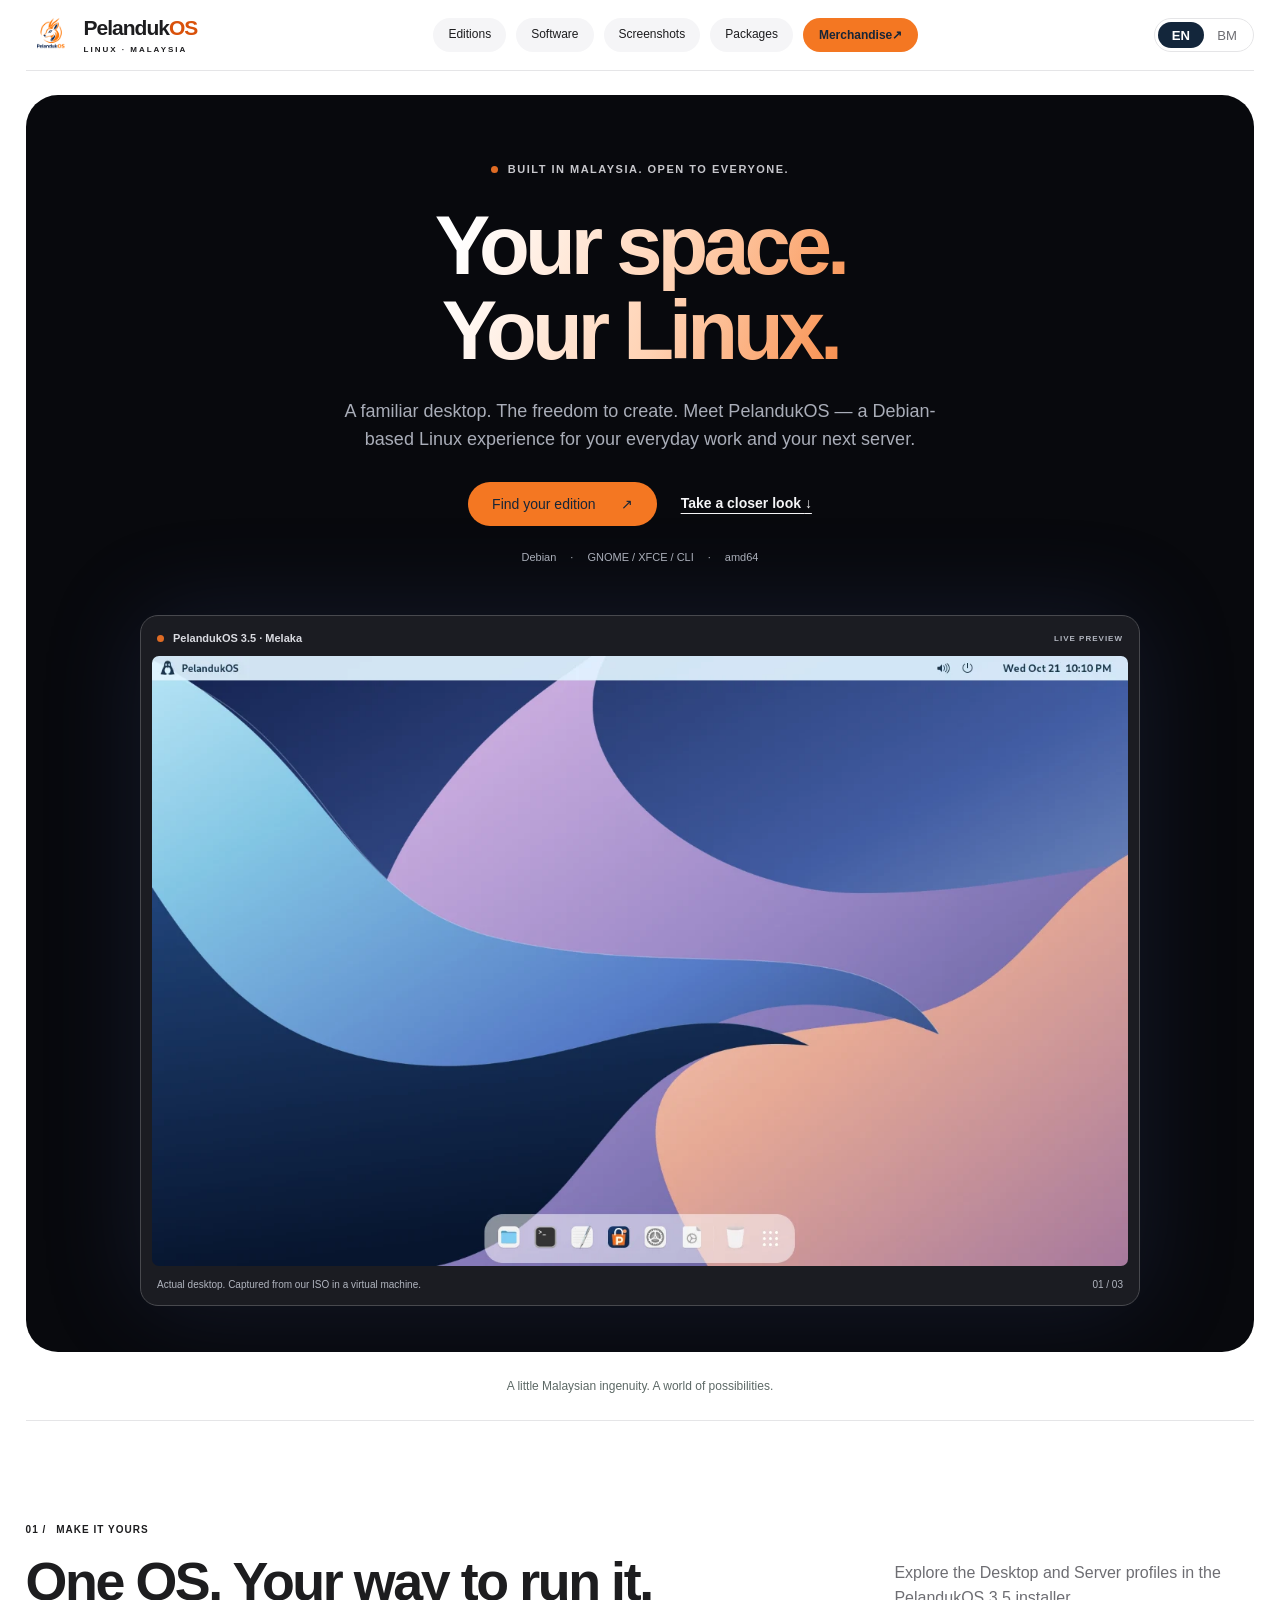
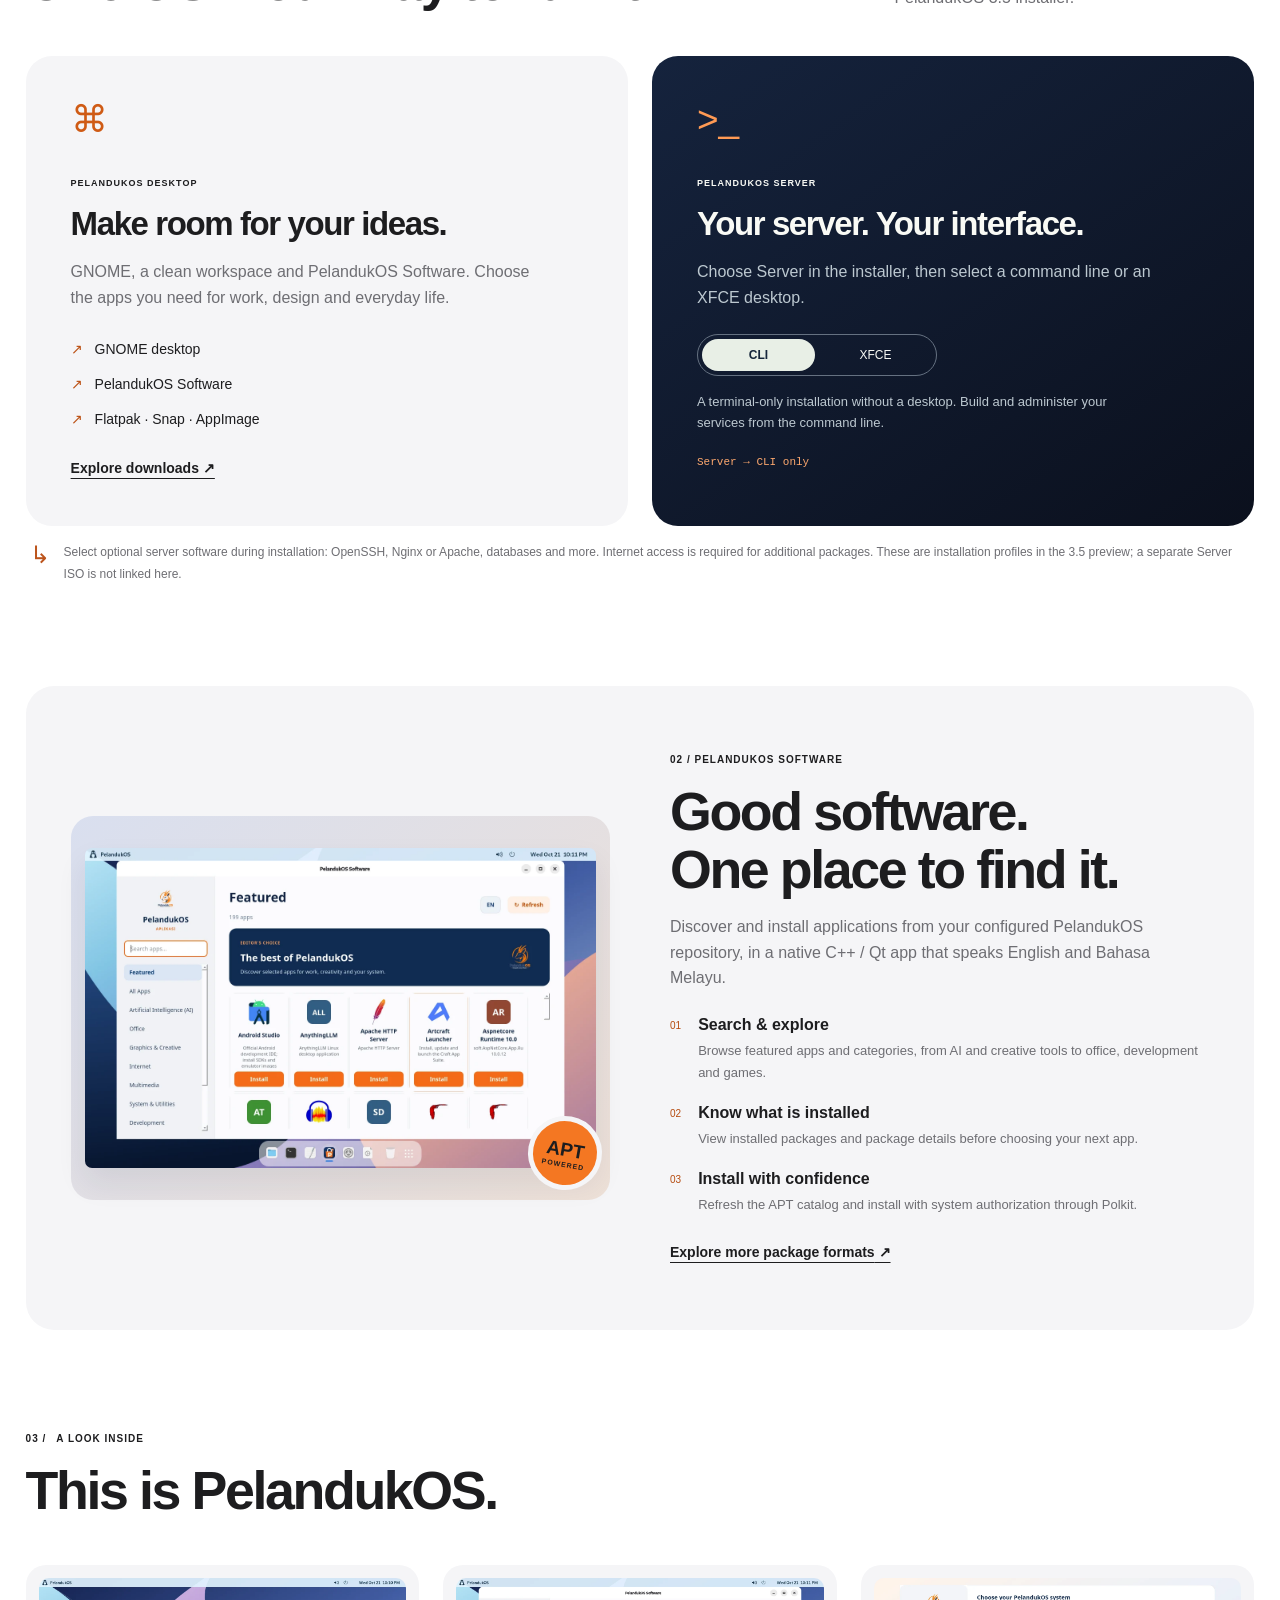
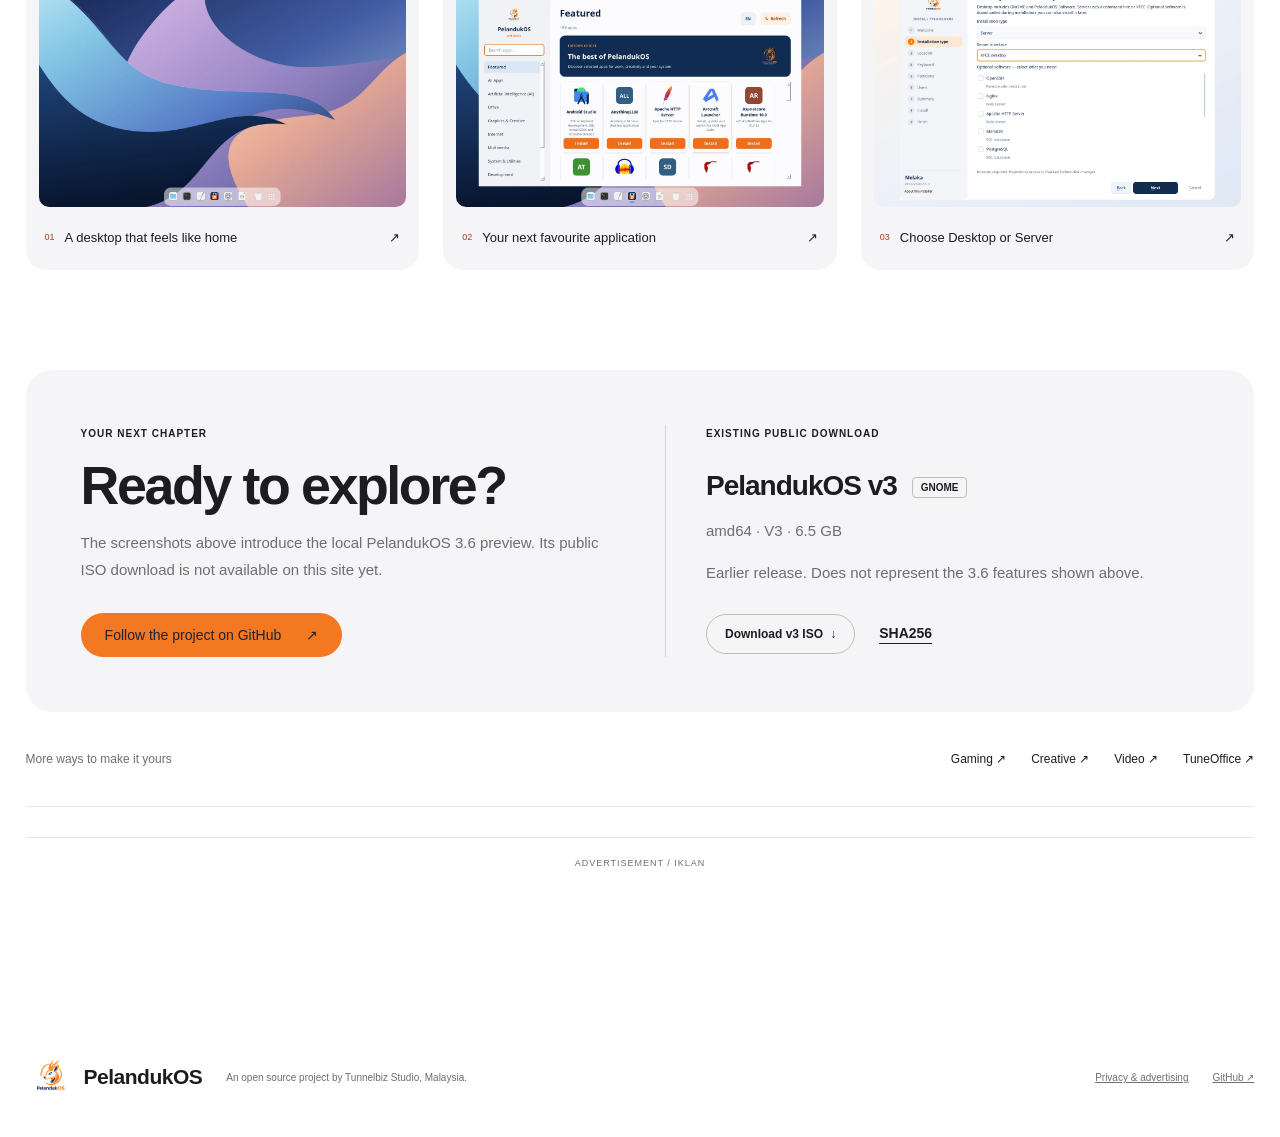
==== commit f8dacb2c: "Update index.html" ====
--- a/index.html
+++ b/index.html
@@ -488,7 +488,7 @@
           existing: "EXISTING PUBLIC DOWNLOAD",
           oldVersion:
             "Earlier release. Does not represent the 3.6 features shown above.",
-          download: "Download v2 ISO",
+          download: "Download v3 ISO",
           explore: "More ways to make it yours",
           linkgame: "Gaming",
           linkcreative: "Creative",
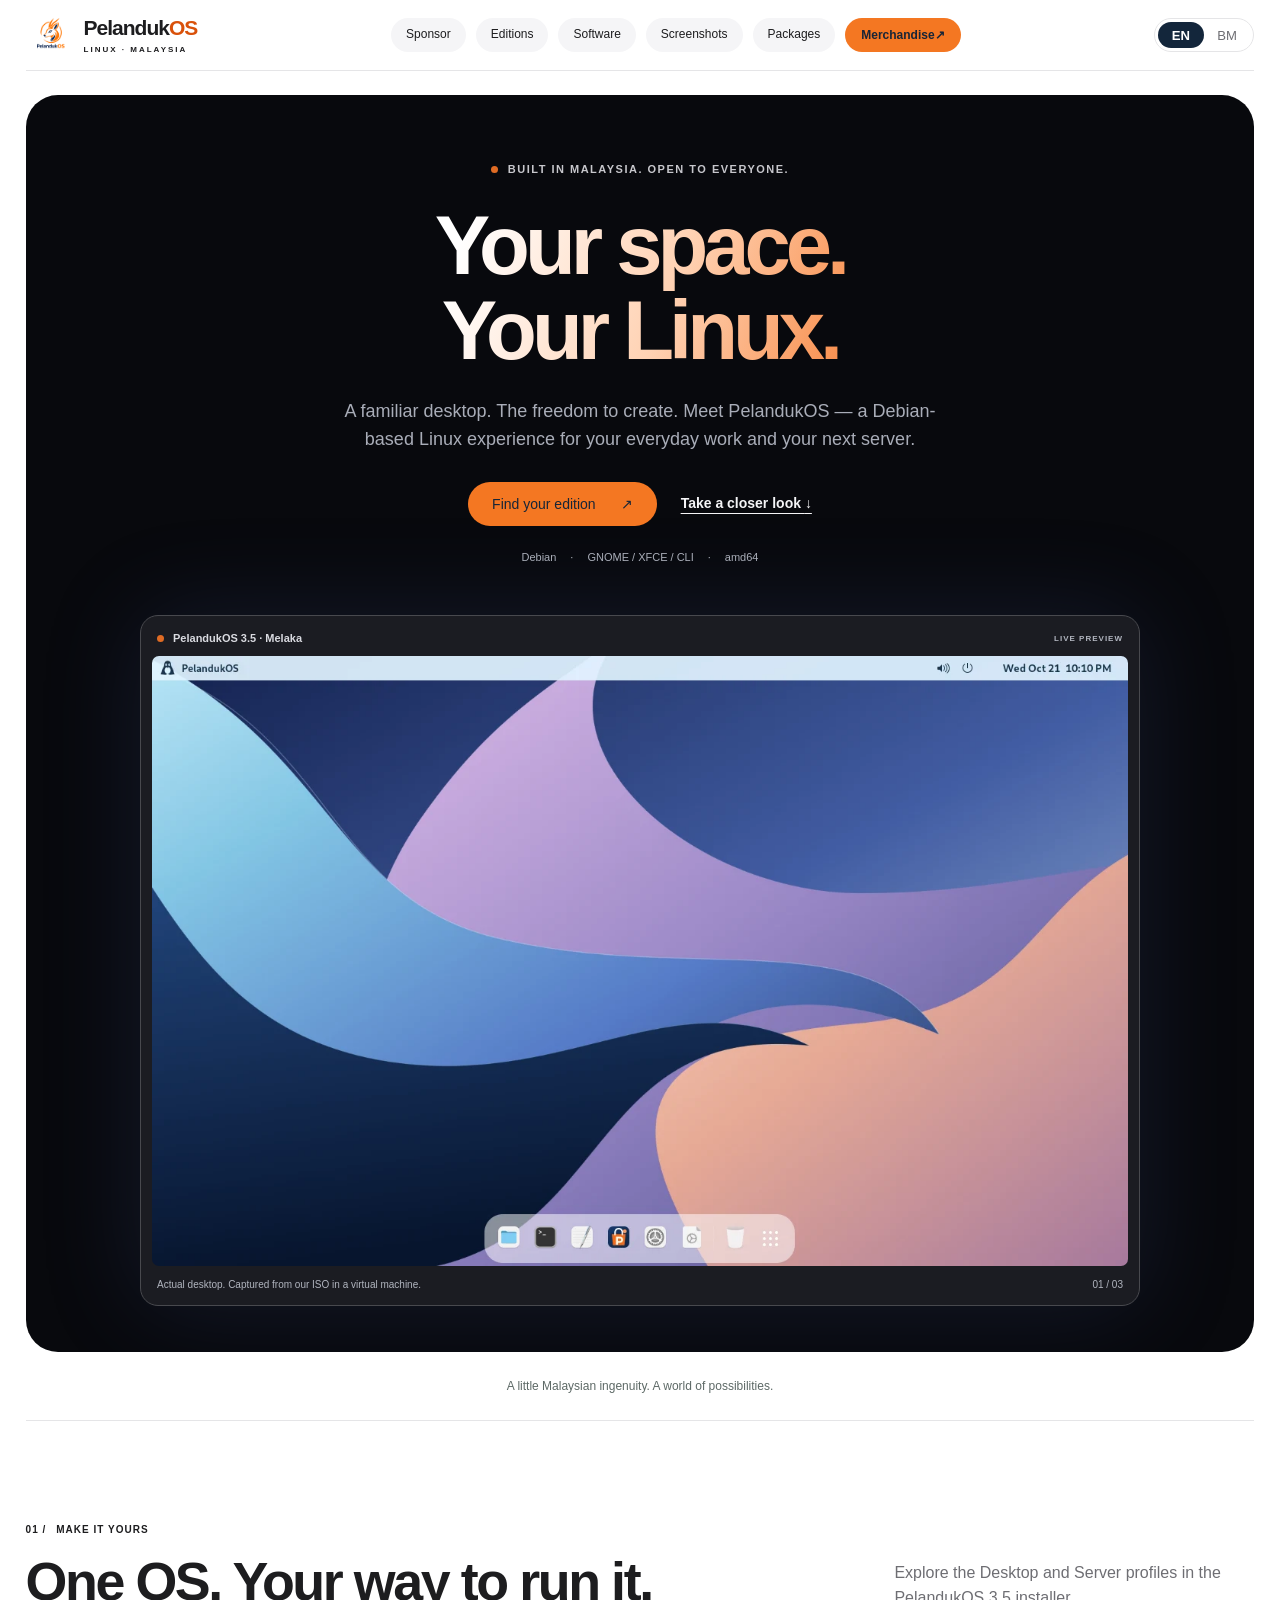
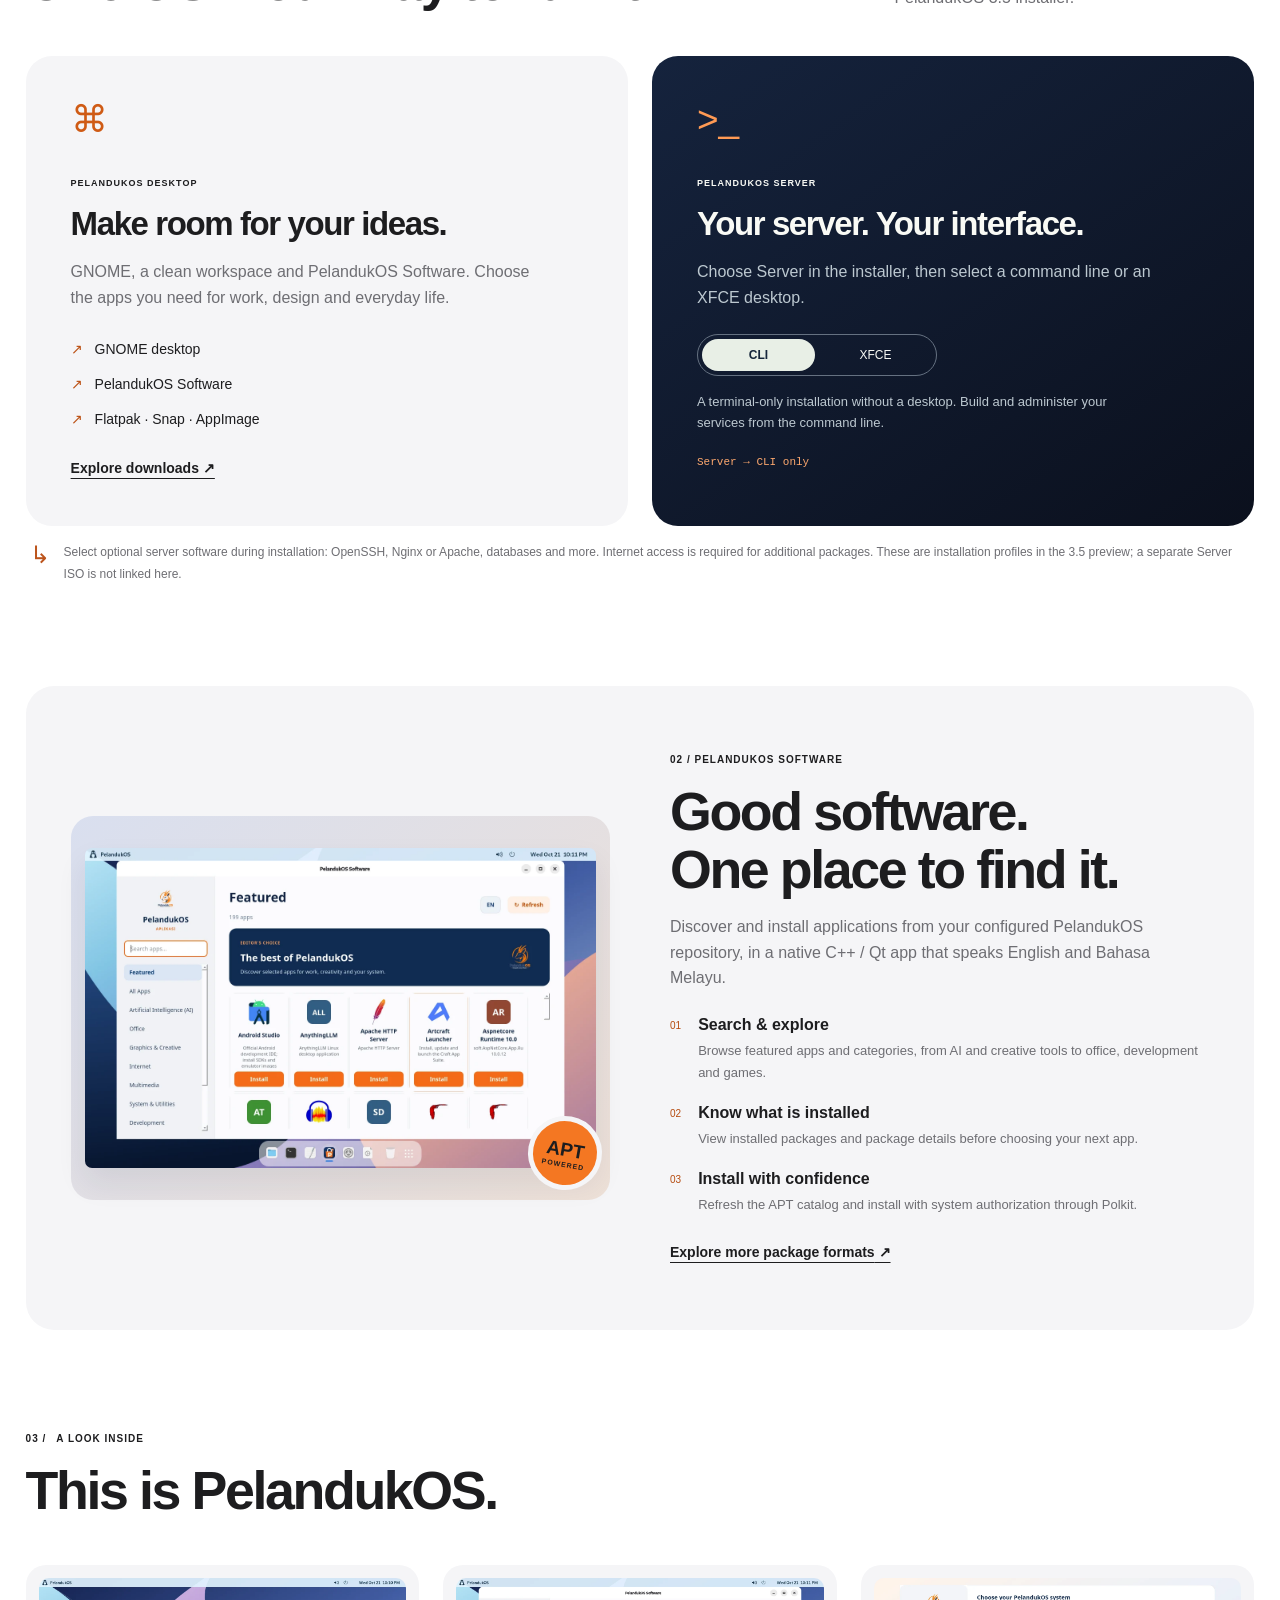
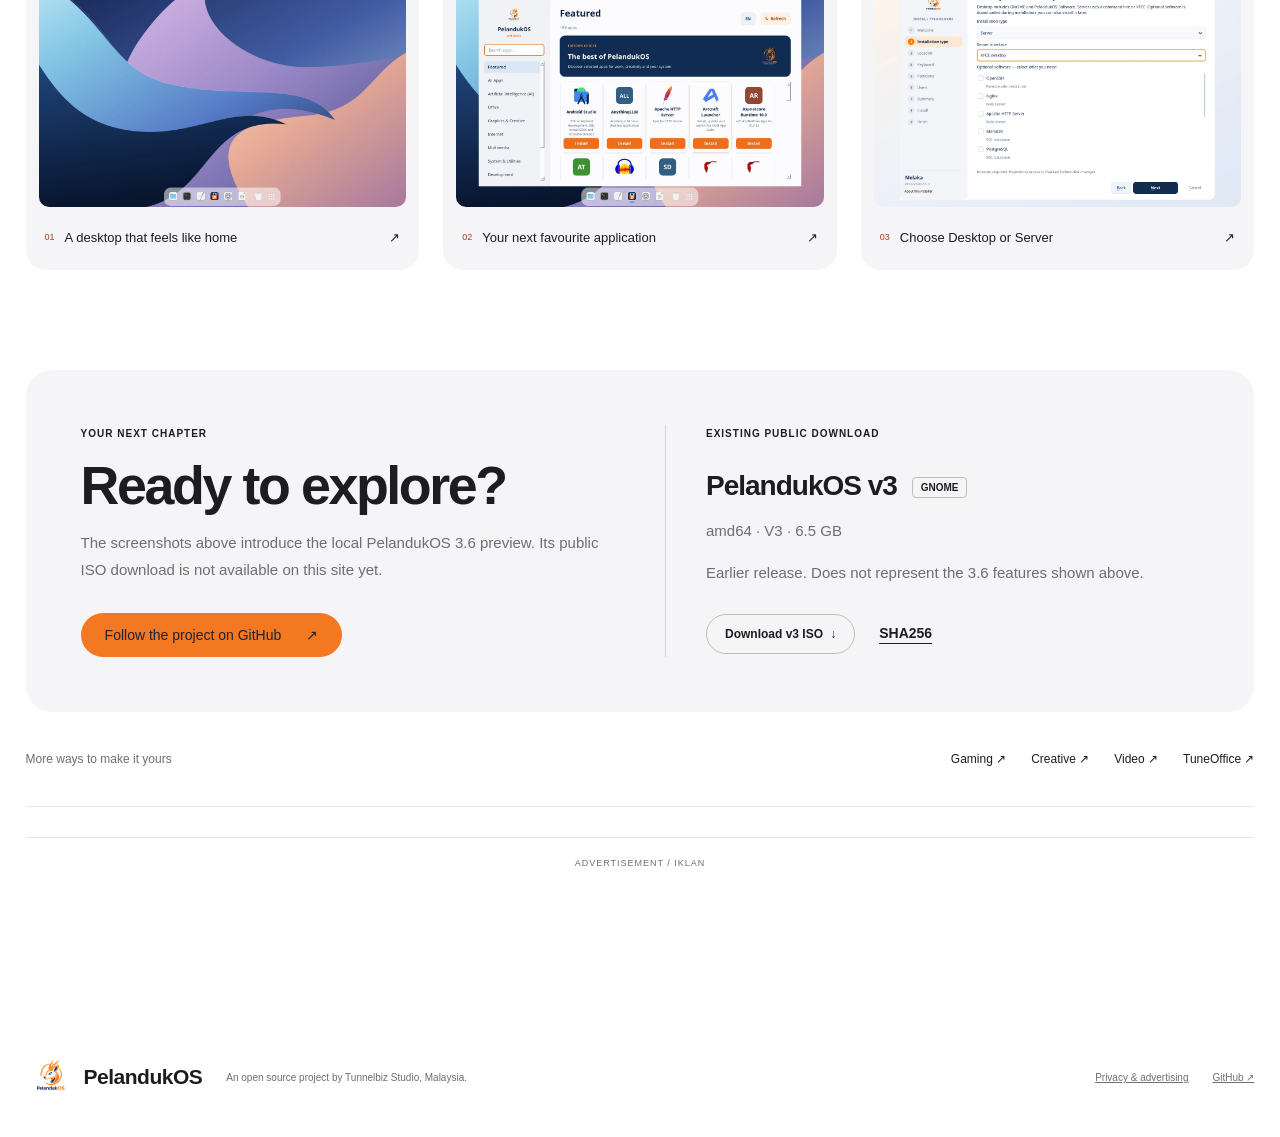
==== commit a6d3a95a: "Add Sponsor page and navigation with Tunnelbiz Studio branding" ====
--- a/index.html
+++ b/index.html
@@ -47,6 +47,7 @@
           ></a
         >
         <nav class="header-nav" aria-label="Main navigation">
+          <a href="sponsor.html" data-preserve-lang>Sponsor</a>
           <a href="index.html#editions" data-preserve-lang
             ><span data-i18n="navEditions">Editions</span></a
           ><a href="index.html#software" data-preserve-lang
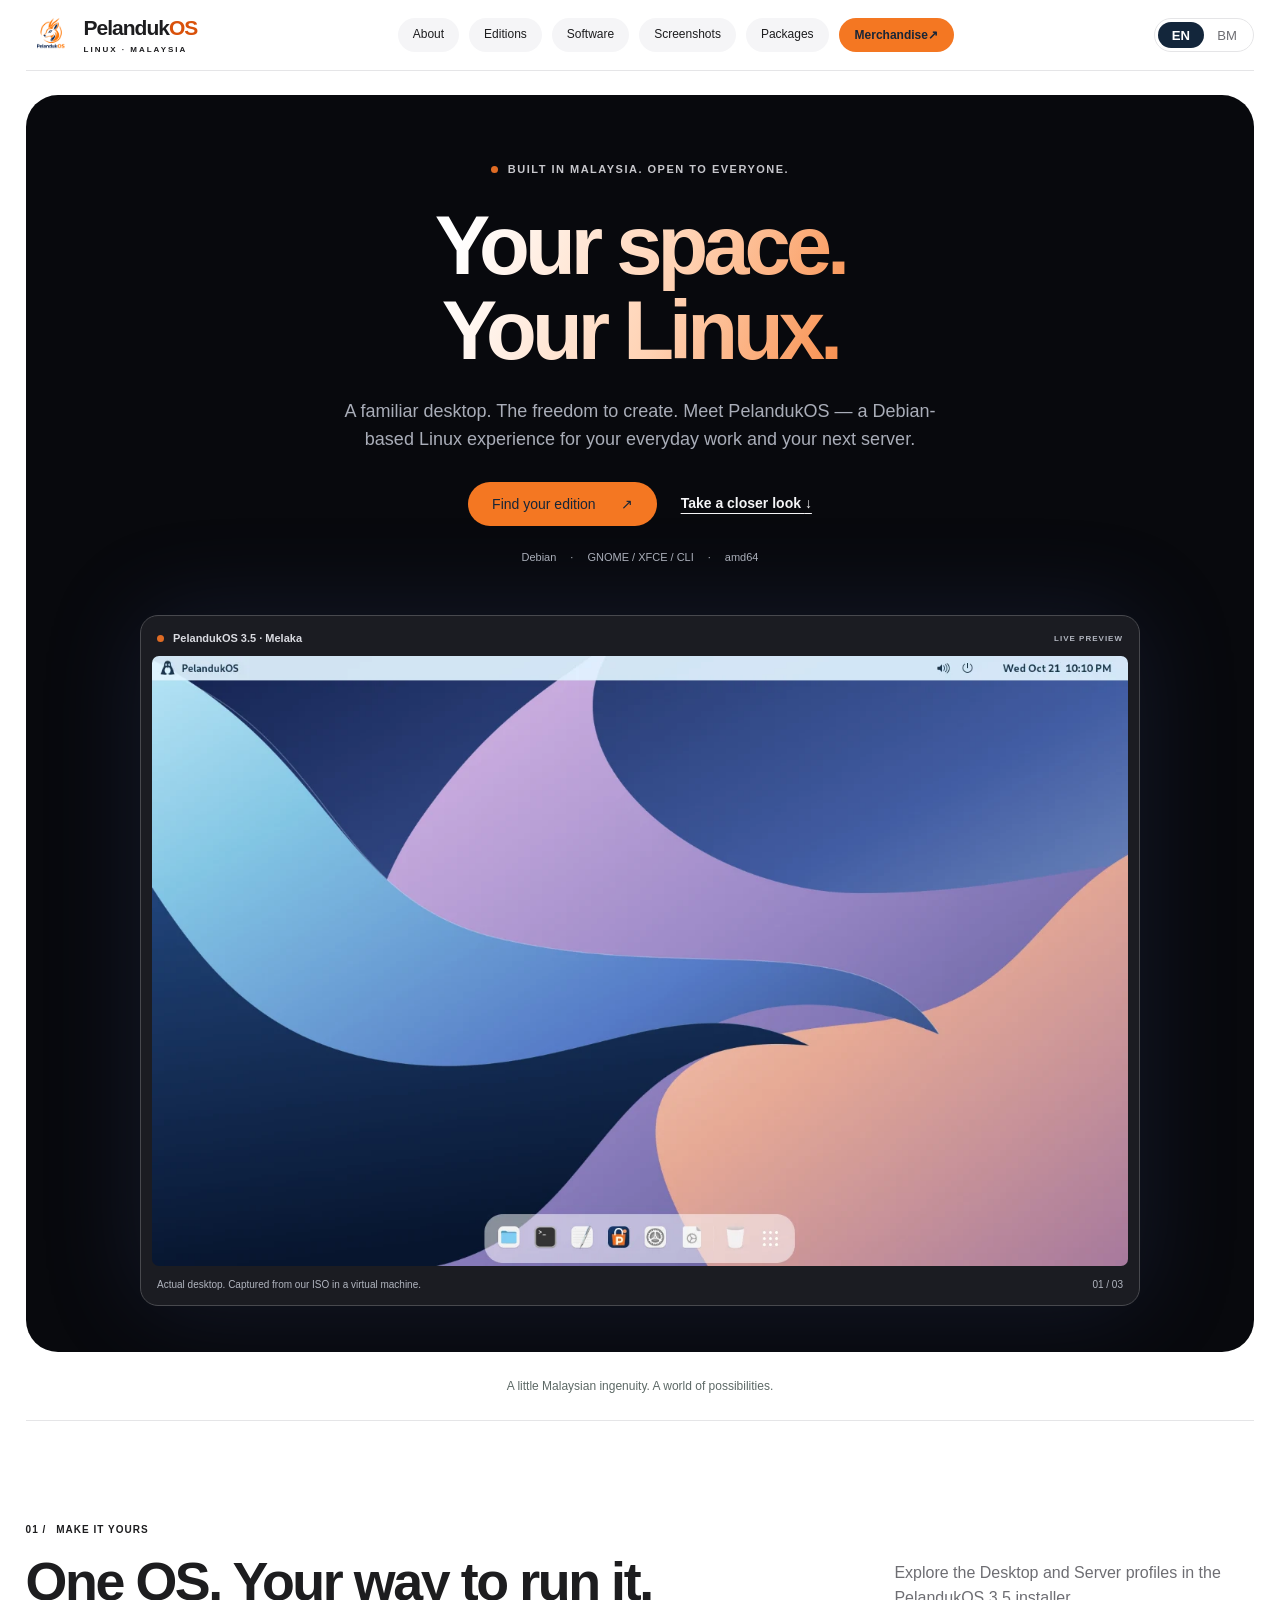
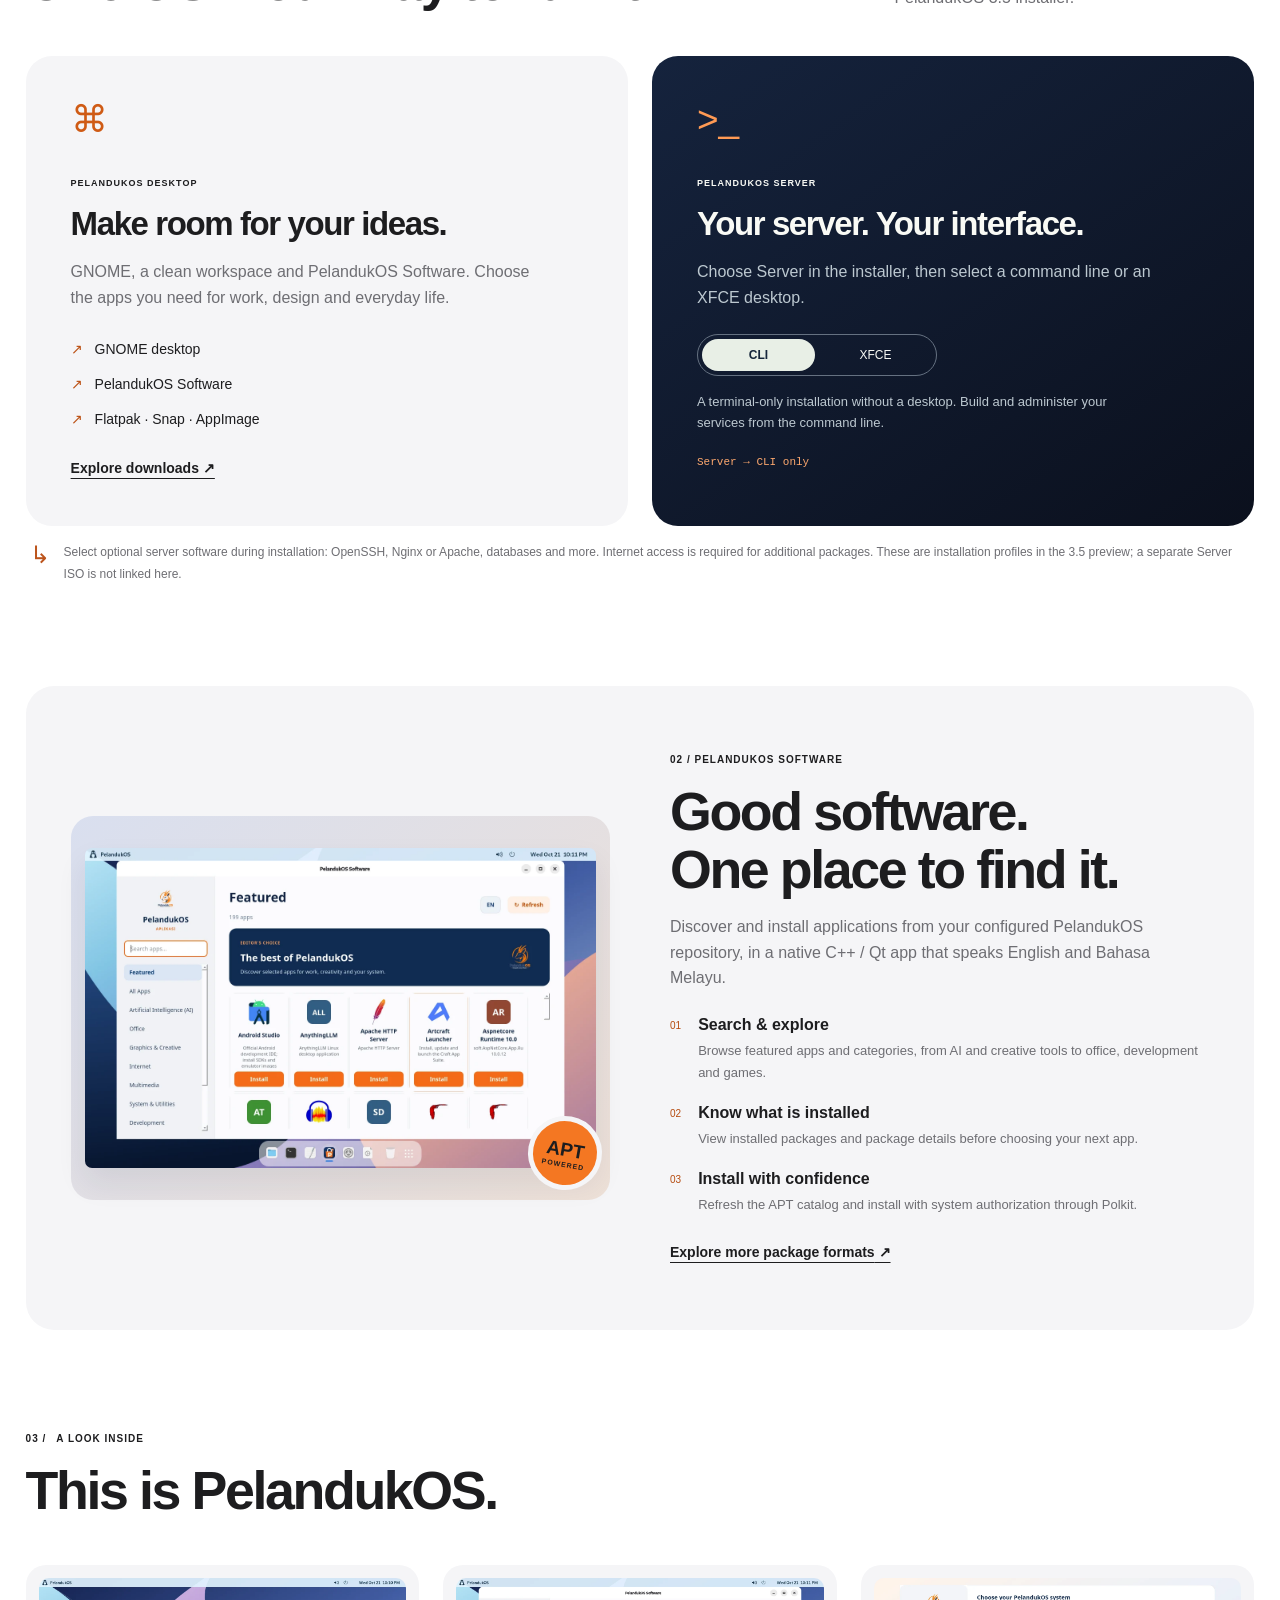
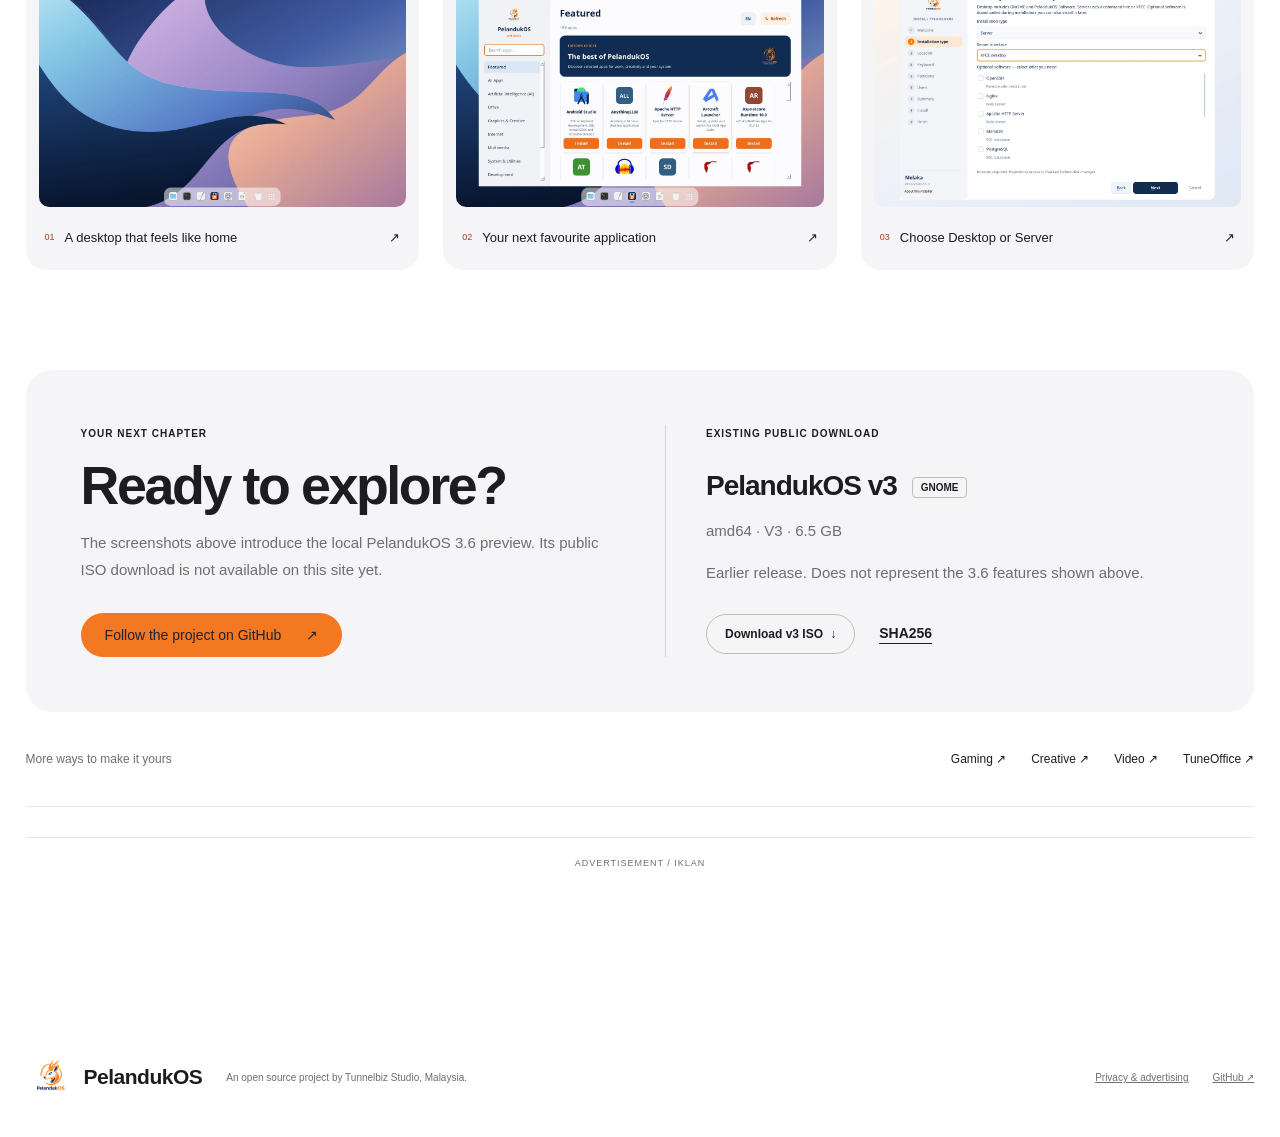
==== commit 7a4efd49: "Update About navigation and partner labels" ====
--- a/index.html
+++ b/index.html
@@ -47,7 +47,7 @@
           ></a
         >
         <nav class="header-nav" aria-label="Main navigation">
-          <a href="sponsor.html" data-preserve-lang>Sponsor</a>
+          <a href="sponsor.html" data-preserve-lang>About</a>
           <a href="index.html#editions" data-preserve-lang
             ><span data-i18n="navEditions">Editions</span></a
           ><a href="index.html#software" data-preserve-lang
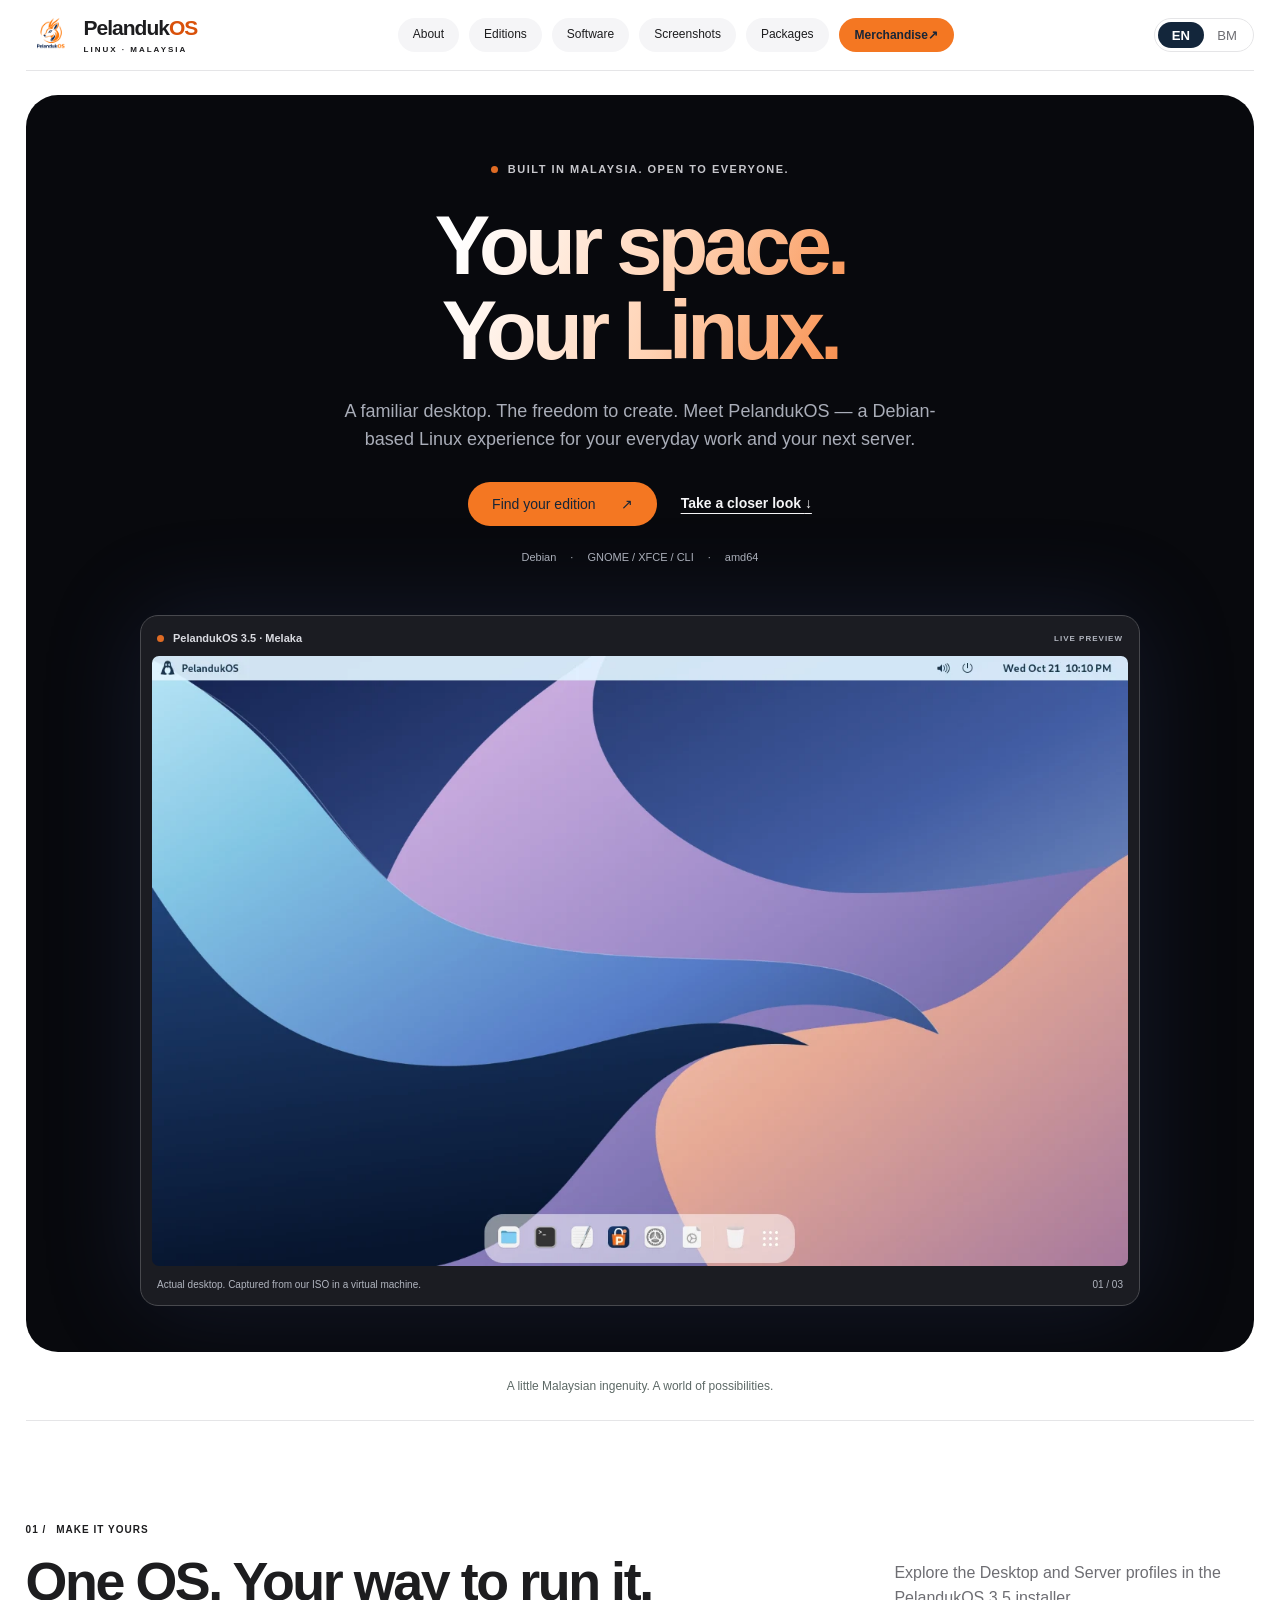
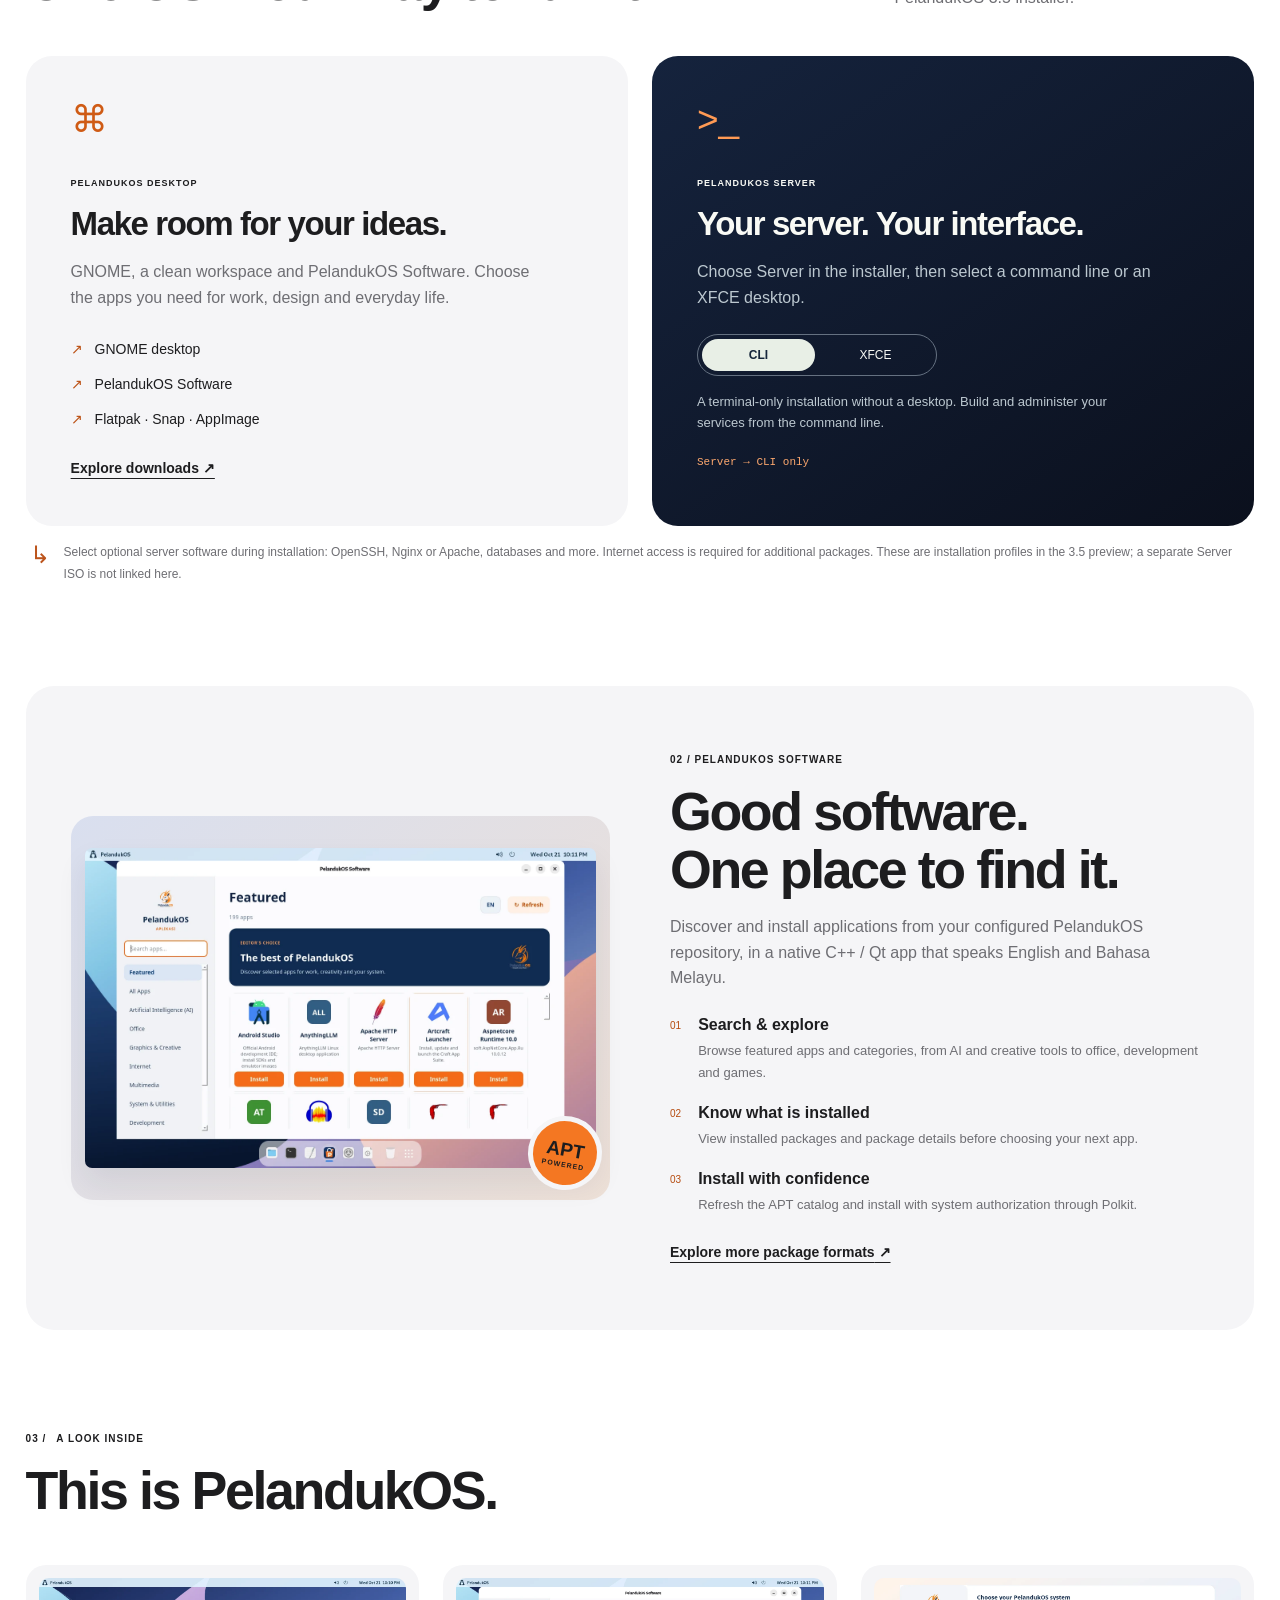
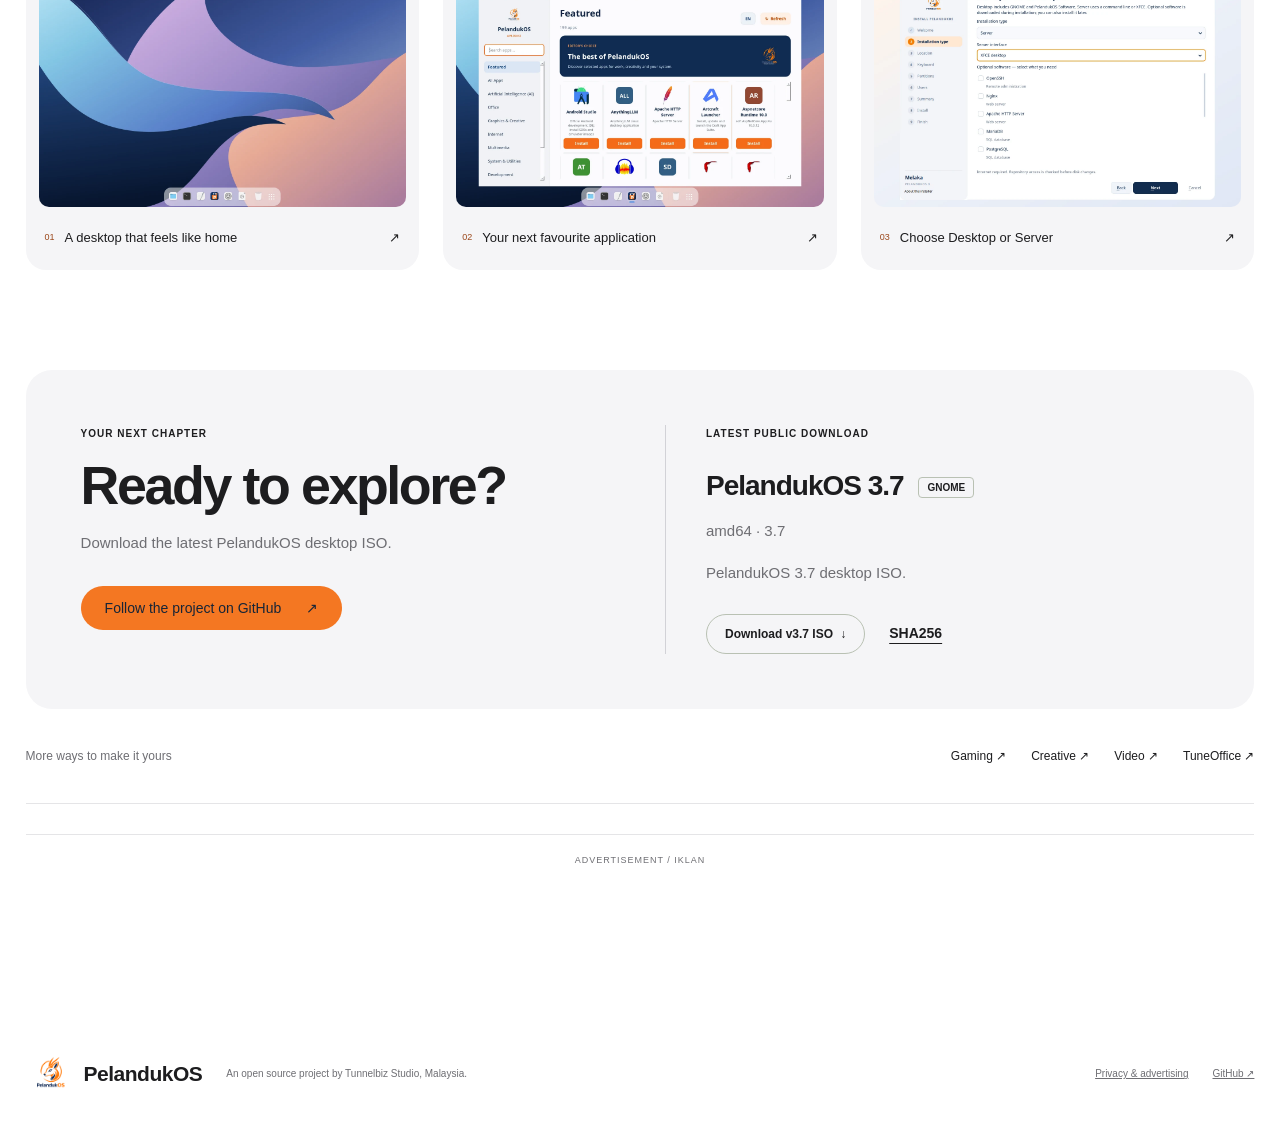
==== commit 2961b5a3: "Update download link for PelandukOS 3.7" ====
--- a/index.html
+++ b/index.html
@@ -346,7 +346,7 @@
             </div>
             <h2 data-i18n="downloadTitle">Ready to explore?</h2>
             <p data-i18n="downloadText">
-
+              Download the latest PelandukOS desktop ISO.
             </p>
             <a
               class="btn-main"
@@ -358,21 +358,21 @@
           </div>
           <div class="download-archive">
             <span class="eyebrow"
-              ><span data-i18n="existing">EXISTING PUBLIC DOWNLOAD</span></span
+              ><span data-i18n="existing">LATEST PUBLIC DOWNLOAD</span></span
             >
-            <h3>PelandukOS v3 <span>GNOME</span></h3>
-            <p>amd64 · V3 · 6.5 GB</p>
+            <h3>PelandukOS 3.7 <span>GNOME</span></h3>
+            <p>amd64 · 3.7</p>
             <p data-i18n="oldVersion">
-              Earlier release. Does not represent the 3.6 features shown above.
+              PelandukOS 3.7 desktop ISO.
             </p>
             <div class="actions">
               <a
                 class="btn-ghost"
-                href="https://tunnelbiz.com/pelandukos/download/PelandukOS-3.6-amd64.iso"
-                ><span data-i18n="download">Download v3.6 ISO</span> ↓</a
+                href="https://tunnelbiz.com/pelandukos/download/PelandukOS-3.7-amd64.iso"
+                ><span data-i18n="download">Download v3.7 ISO</span> ↓</a
               ><a
                 class="text-link"
-                href="https://tunnelbiz.com/pelandukos/download/PelandukOS-3.6-amd64.iso.sha256"
+                href="https://tunnelbiz.com/pelandukos/download/PelandukOS-3.7-amd64.iso.sha256"
                 >SHA256</a
               >
             </div>
@@ -484,12 +484,12 @@
           start: "YOUR NEXT CHAPTER",
           downloadTitle: "Ready to explore?",
           downloadText:
-            "The screenshots above introduce the local PelandukOS 3.6 preview. Its public ISO download is not available on this site yet.",
+            "Download the latest PelandukOS desktop ISO.",
           github: "Follow the project on GitHub",
-          existing: "EXISTING PUBLIC DOWNLOAD",
+          existing: "LATEST PUBLIC DOWNLOAD",
           oldVersion:
-            "Earlier release. Does not represent the 3.6 features shown above.",
-          download: "Download v3 ISO",
+            "PelandukOS 3.7 desktop ISO.",
+          download: "Download v3.7 ISO",
           explore: "More ways to make it yours",
           linkgame: "Gaming",
           linkcreative: "Creative",
@@ -552,12 +552,12 @@
           start: "LANGKAH SETERUSNYA",
           downloadTitle: "Sedia untuk meneroka?",
           downloadText:
-            "Tangkapan skrin di atas memperkenalkan pratonton tempatan PelandukOS 3.5. Muat turun ISO awamnya belum tersedia di laman ini.",
+            "Muat turun ISO desktop PelandukOS terkini.",
           github: "Ikuti projek di GitHub",
-          existing: "MUAT TURUN AWAM SEDIA ADA",
+          existing: "MUAT TURUN AWAM TERKINI",
           oldVersion:
-            "Keluaran terdahulu. Tidak mewakili ciri 3.6 yang dipaparkan di atas.",
-          download: "Muat turun ISO v3",
+            "ISO desktop PelandukOS 3.7.",
+          download: "Muat turun ISO v3.7",
           explore: "Lebih banyak untuk diterokai",
           linkgame: "Permainan",
           linkcreative: "Kreatif",
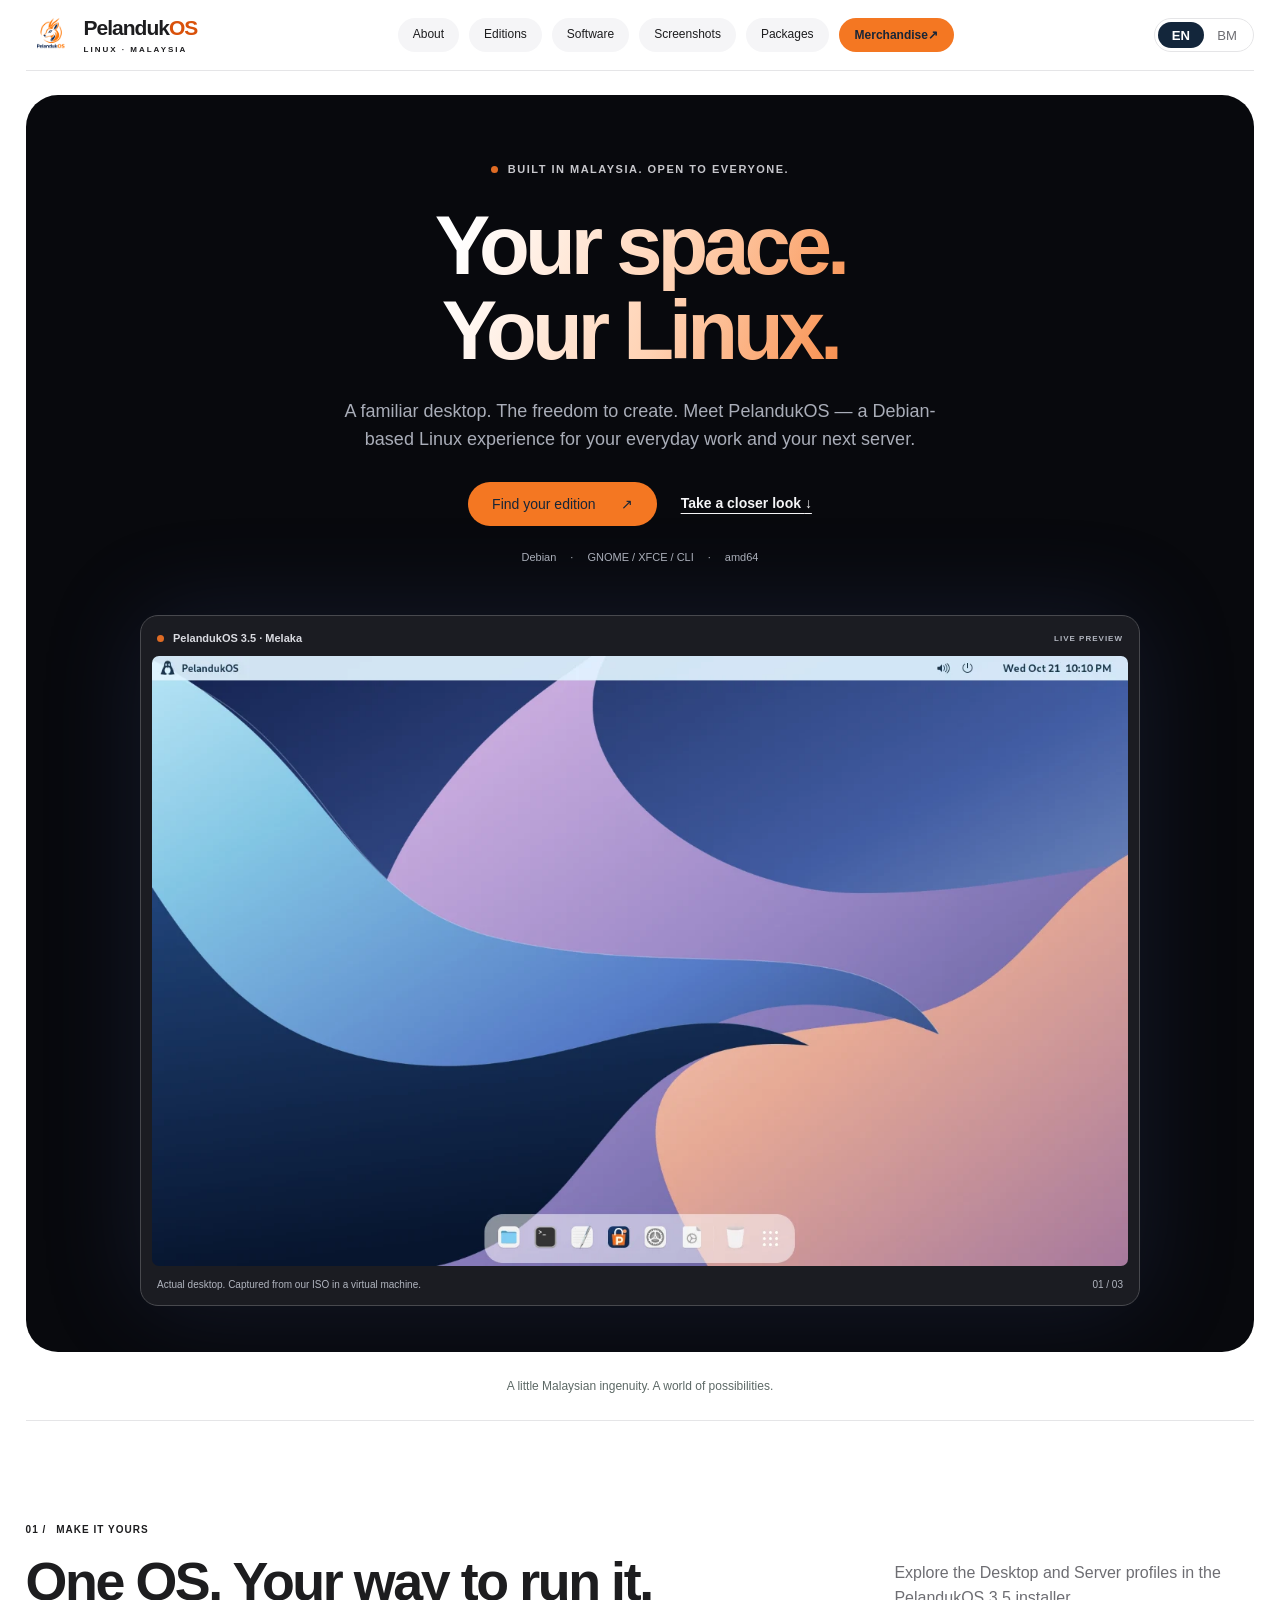
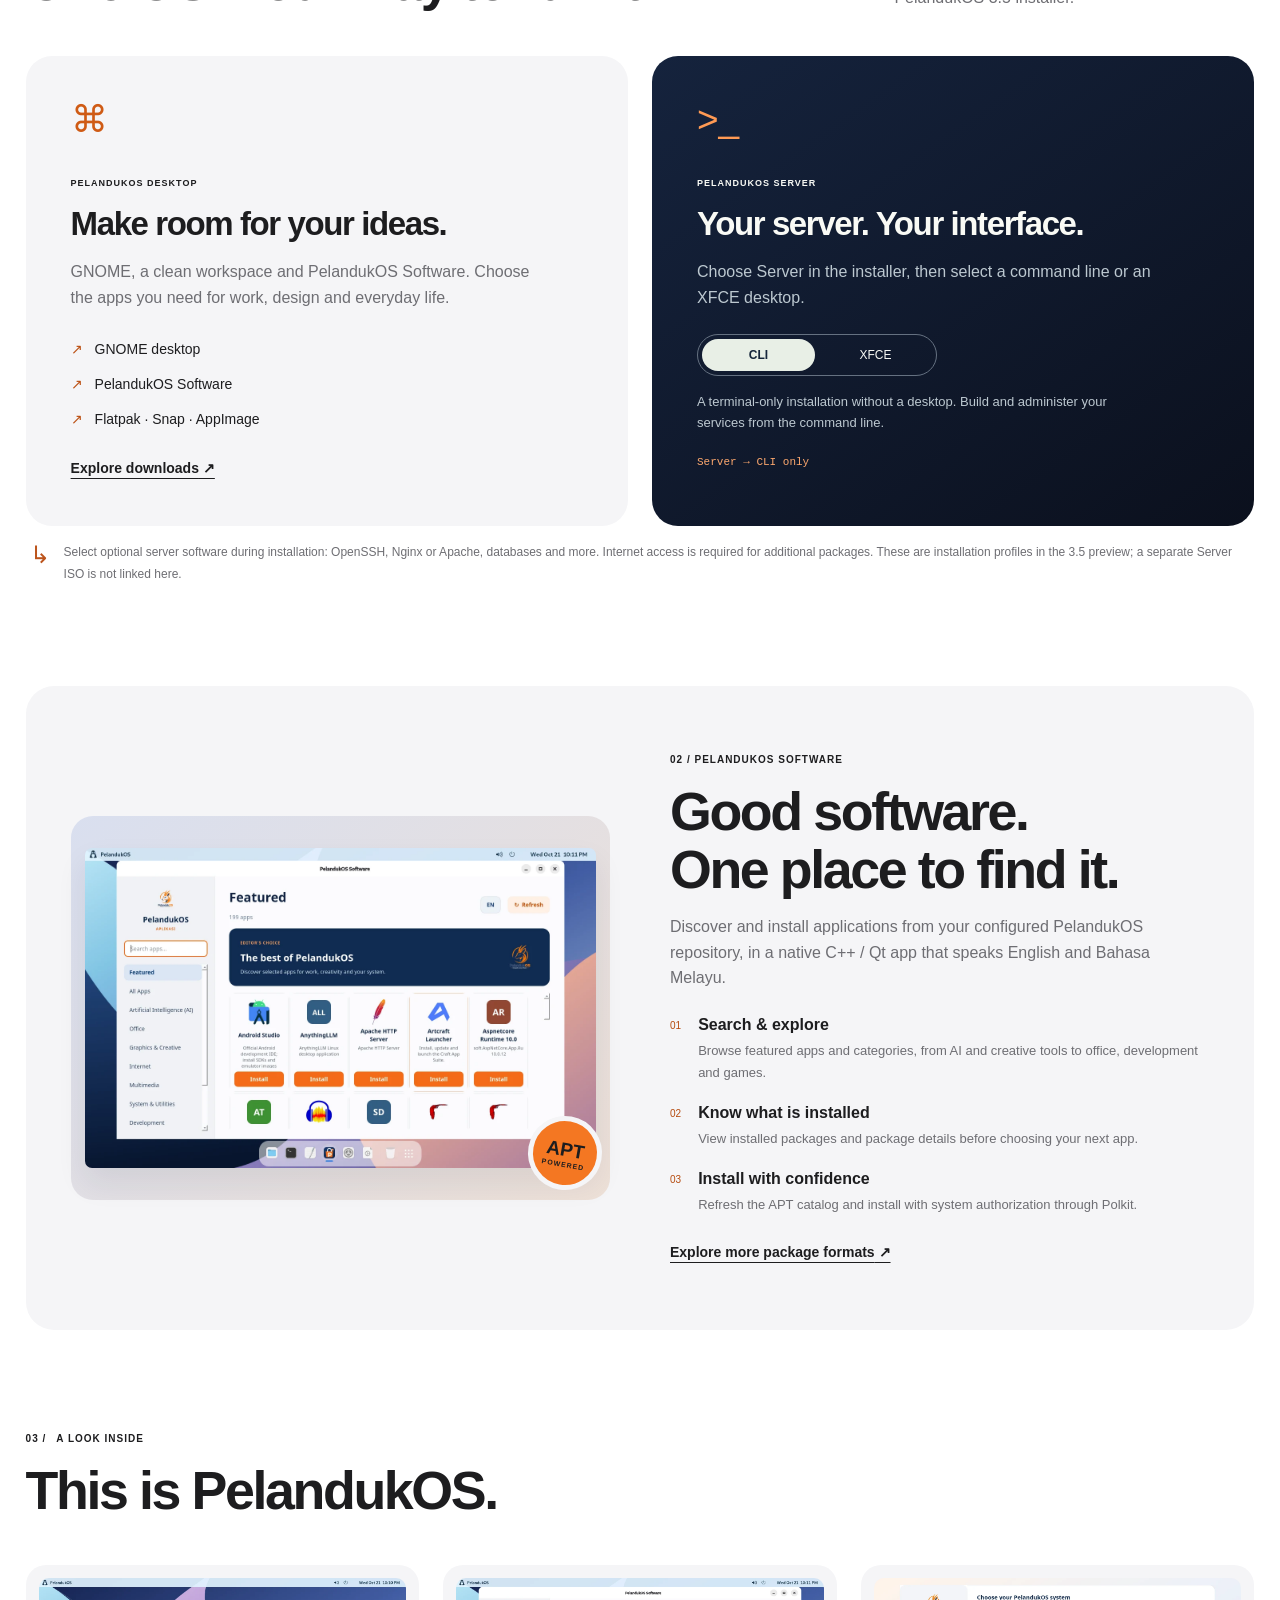
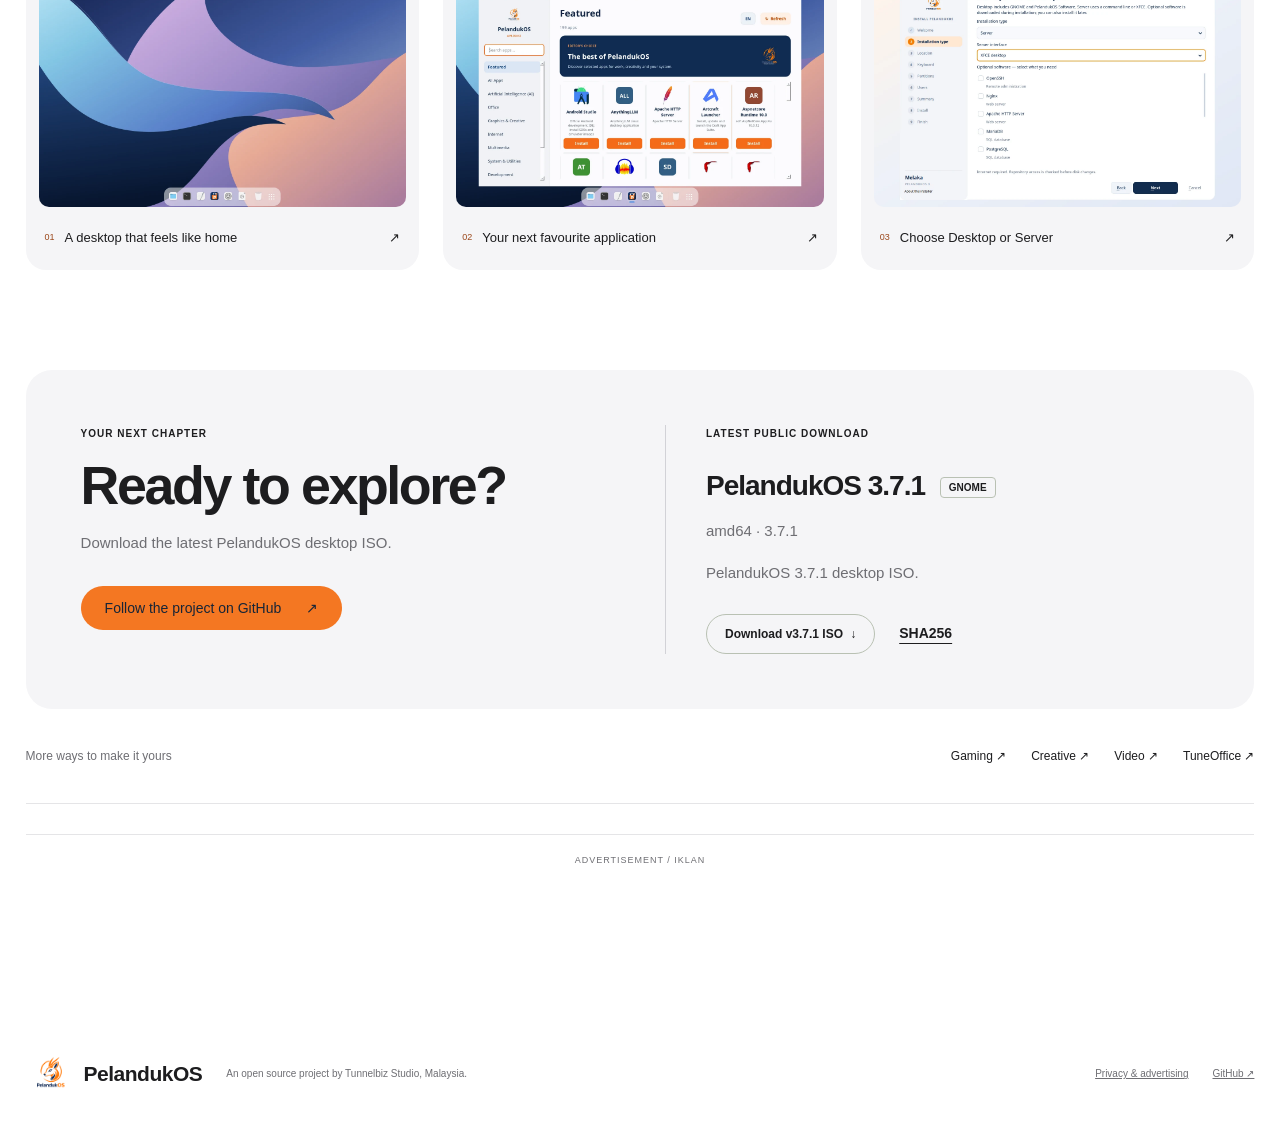
==== commit 59cad483: "Update public download to verified PelandukOS 3.7.1 ISO" ====
--- a/index.html
+++ b/index.html
@@ -12,7 +12,7 @@
     <meta property="og:title" content="PelandukOS — Your space. Your Linux." />
     <meta
       property="og:description"
-      content="Meet the PelandukOS 3.6 preview. Desktop, Software and Server with CLI or XFCE."
+      content="Meet PelandukOS 3.7.1 Melaka. Desktop, Software and Server with CLI or XFCE."
     />
     <meta
       property="og:image"
@@ -360,19 +360,19 @@
             <span class="eyebrow"
               ><span data-i18n="existing">LATEST PUBLIC DOWNLOAD</span></span
             >
-            <h3>PelandukOS 3.7 <span>GNOME</span></h3>
-            <p>amd64 · 3.7</p>
+            <h3>PelandukOS 3.7.1 <span>GNOME</span></h3>
+            <p>amd64 · 3.7.1</p>
             <p data-i18n="oldVersion">
-              PelandukOS 3.7 desktop ISO.
+              PelandukOS 3.7.1 desktop ISO.
             </p>
             <div class="actions">
               <a
                 class="btn-ghost"
-                href="https://tunnelbiz.com/pelandukos/download/PelandukOS-3.7-amd64.iso"
-                ><span data-i18n="download">Download v3.7 ISO</span> ↓</a
+                href="https://tunnelbiz.com/pelandukos/download/PelandukOS-3.7.1-amd64.iso"
+                ><span data-i18n="download">Download v3.7.1 ISO</span> ↓</a
               ><a
                 class="text-link"
-                href="https://tunnelbiz.com/pelandukos/download/PelandukOS-3.7-amd64.iso.sha256"
+                href="https://tunnelbiz.com/pelandukos/download/PelandukOS-3.7.1-amd64.iso.sha256"
                 >SHA256</a
               >
             </div>
@@ -488,8 +488,8 @@
           github: "Follow the project on GitHub",
           existing: "LATEST PUBLIC DOWNLOAD",
           oldVersion:
-            "PelandukOS 3.7 desktop ISO.",
-          download: "Download v3.7 ISO",
+            "PelandukOS 3.7.1 desktop ISO.",
+          download: "Download v3.7.1 ISO",
           explore: "More ways to make it yours",
           linkgame: "Gaming",
           linkcreative: "Creative",
@@ -556,8 +556,8 @@
           github: "Ikuti projek di GitHub",
           existing: "MUAT TURUN AWAM TERKINI",
           oldVersion:
-            "ISO desktop PelandukOS 3.7.",
-          download: "Muat turun ISO v3.7",
+            "ISO desktop PelandukOS 3.7.1.",
+          download: "Muat turun ISO v3.7.1",
           explore: "Lebih banyak untuk diterokai",
           linkgame: "Permainan",
           linkcreative: "Kreatif",
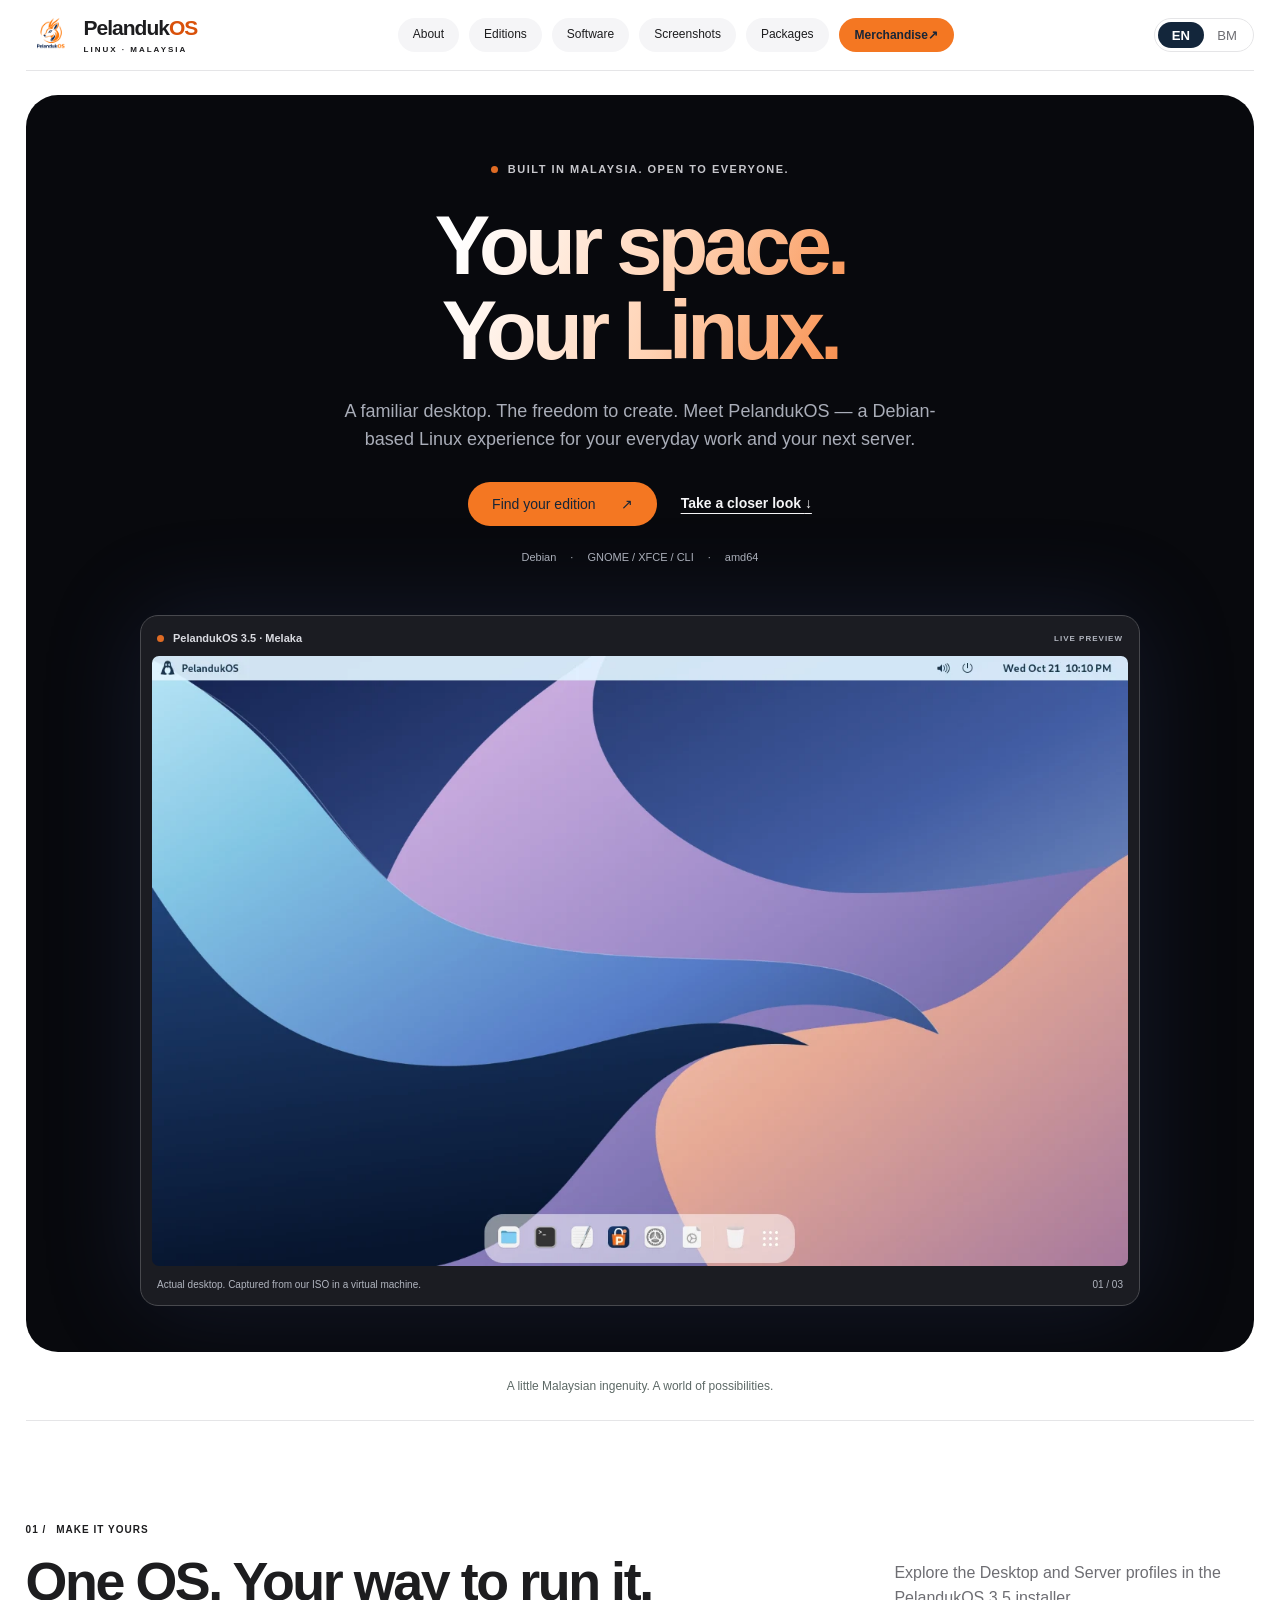
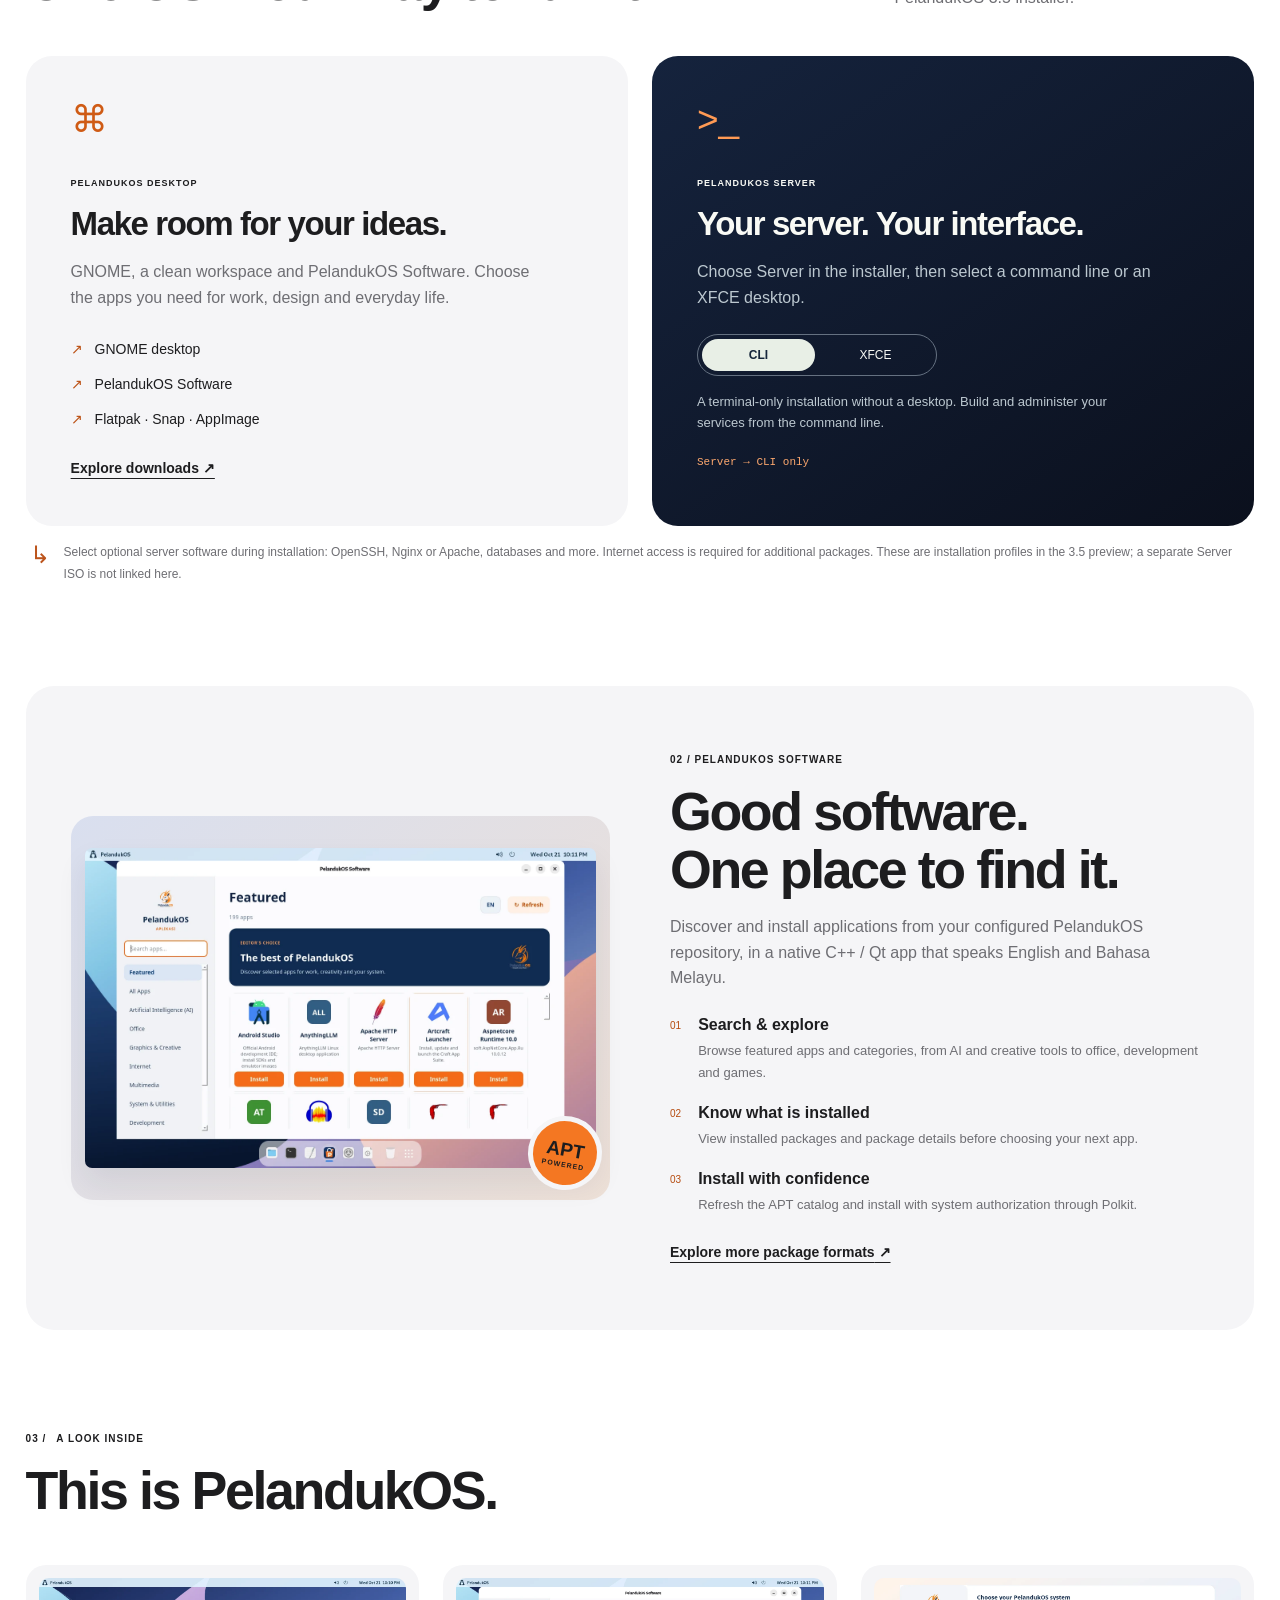
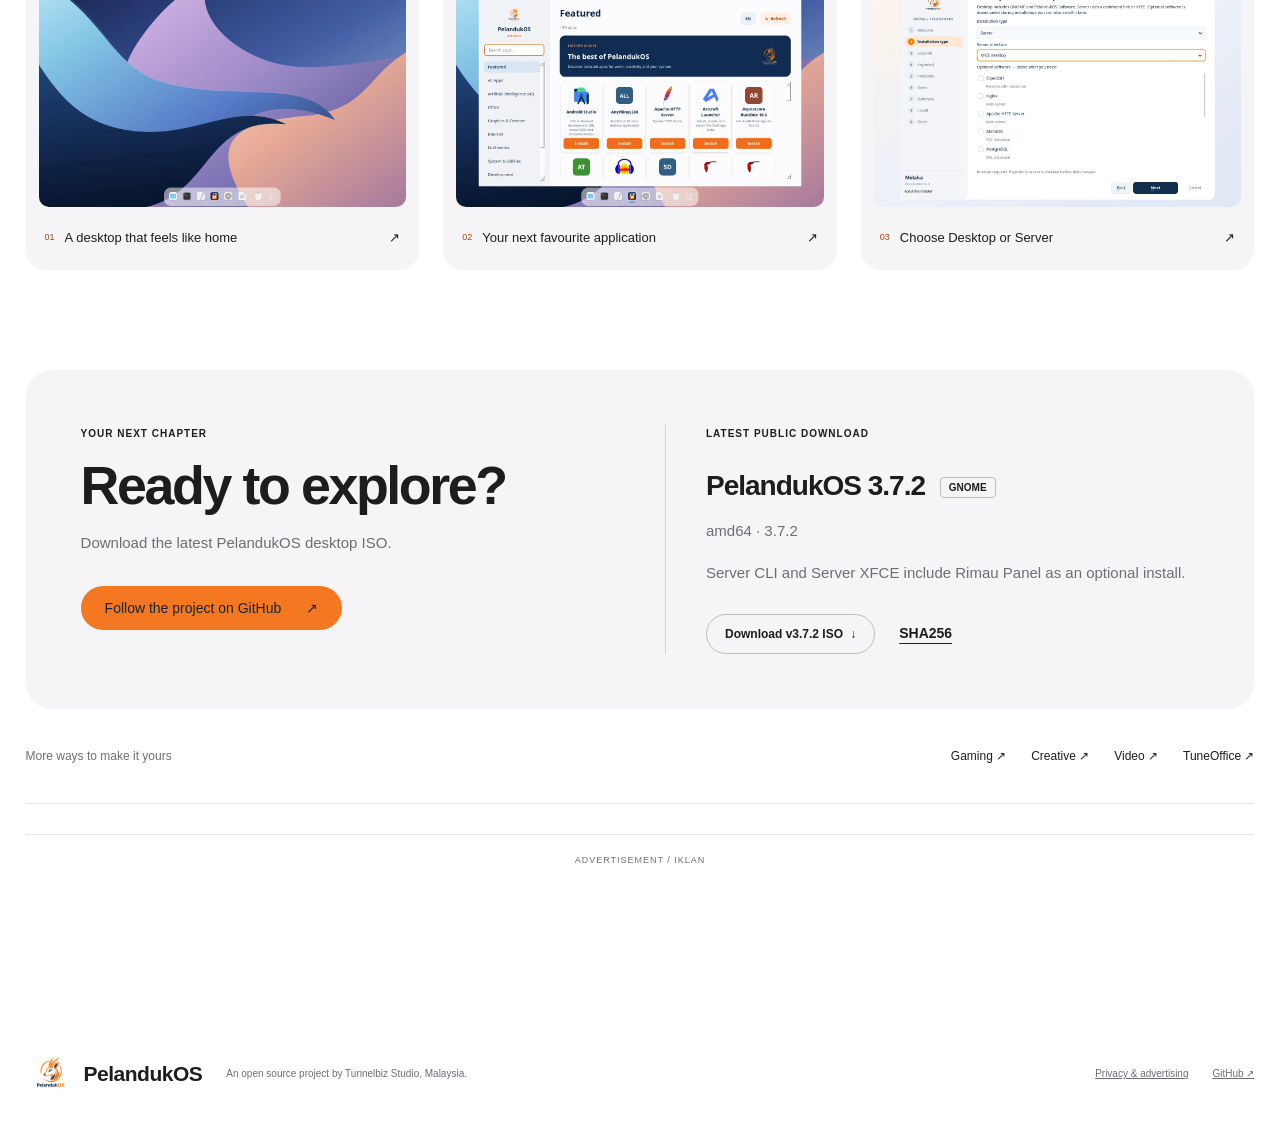
==== commit cf3c2749: "Publish PelandukOS 3.7.2 download and Rimau Panel option" ====
--- a/index.html
+++ b/index.html
@@ -12,7 +12,7 @@
     <meta property="og:title" content="PelandukOS — Your space. Your Linux." />
     <meta
       property="og:description"
-      content="Meet PelandukOS 3.7.1 Melaka. Desktop, Software and Server with CLI or XFCE."
+      content="Meet PelandukOS 3.7.2 Melaka. Desktop, Software and Server with CLI or XFCE."
     />
     <meta
       property="og:image"
@@ -360,19 +360,19 @@
             <span class="eyebrow"
               ><span data-i18n="existing">LATEST PUBLIC DOWNLOAD</span></span
             >
-            <h3>PelandukOS 3.7.1 <span>GNOME</span></h3>
-            <p>amd64 · 3.7.1</p>
+            <h3>PelandukOS 3.7.2 <span>GNOME</span></h3>
+            <p>amd64 · 3.7.2</p>
             <p data-i18n="oldVersion">
-              PelandukOS 3.7.1 desktop ISO.
+              Server CLI and Server XFCE include Rimau Panel as an optional install.
             </p>
             <div class="actions">
               <a
                 class="btn-ghost"
-                href="https://tunnelbiz.com/pelandukos/download/PelandukOS-3.7.1-amd64.iso"
-                ><span data-i18n="download">Download v3.7.1 ISO</span> ↓</a
+                href="https://tunnelbiz.com/pelandukos/download/PelandukOS-3.7.2-amd64.iso"
+                ><span data-i18n="download">Download v3.7.2 ISO</span> ↓</a
               ><a
                 class="text-link"
-                href="https://tunnelbiz.com/pelandukos/download/PelandukOS-3.7.1-amd64.iso.sha256"
+                href="https://tunnelbiz.com/pelandukos/download/PelandukOS-3.7.2-amd64.iso.sha256"
                 >SHA256</a
               >
             </div>
@@ -488,8 +488,8 @@
           github: "Follow the project on GitHub",
           existing: "LATEST PUBLIC DOWNLOAD",
           oldVersion:
-            "PelandukOS 3.7.1 desktop ISO.",
-          download: "Download v3.7.1 ISO",
+            "Server CLI and Server XFCE include Rimau Panel as an optional install.",
+          download: "Download v3.7.2 ISO",
           explore: "More ways to make it yours",
           linkgame: "Gaming",
           linkcreative: "Creative",
@@ -556,8 +556,8 @@
           github: "Ikuti projek di GitHub",
           existing: "MUAT TURUN AWAM TERKINI",
           oldVersion:
-            "ISO desktop PelandukOS 3.7.1.",
-          download: "Muat turun ISO v3.7.1",
+            "Rimau Panel tersedia sebagai pilihan semasa pemasangan Server CLI dan Server XFCE.",
+          download: "Muat turun ISO v3.7.2",
           explore: "Lebih banyak untuk diterokai",
           linkgame: "Permainan",
           linkcreative: "Kreatif",
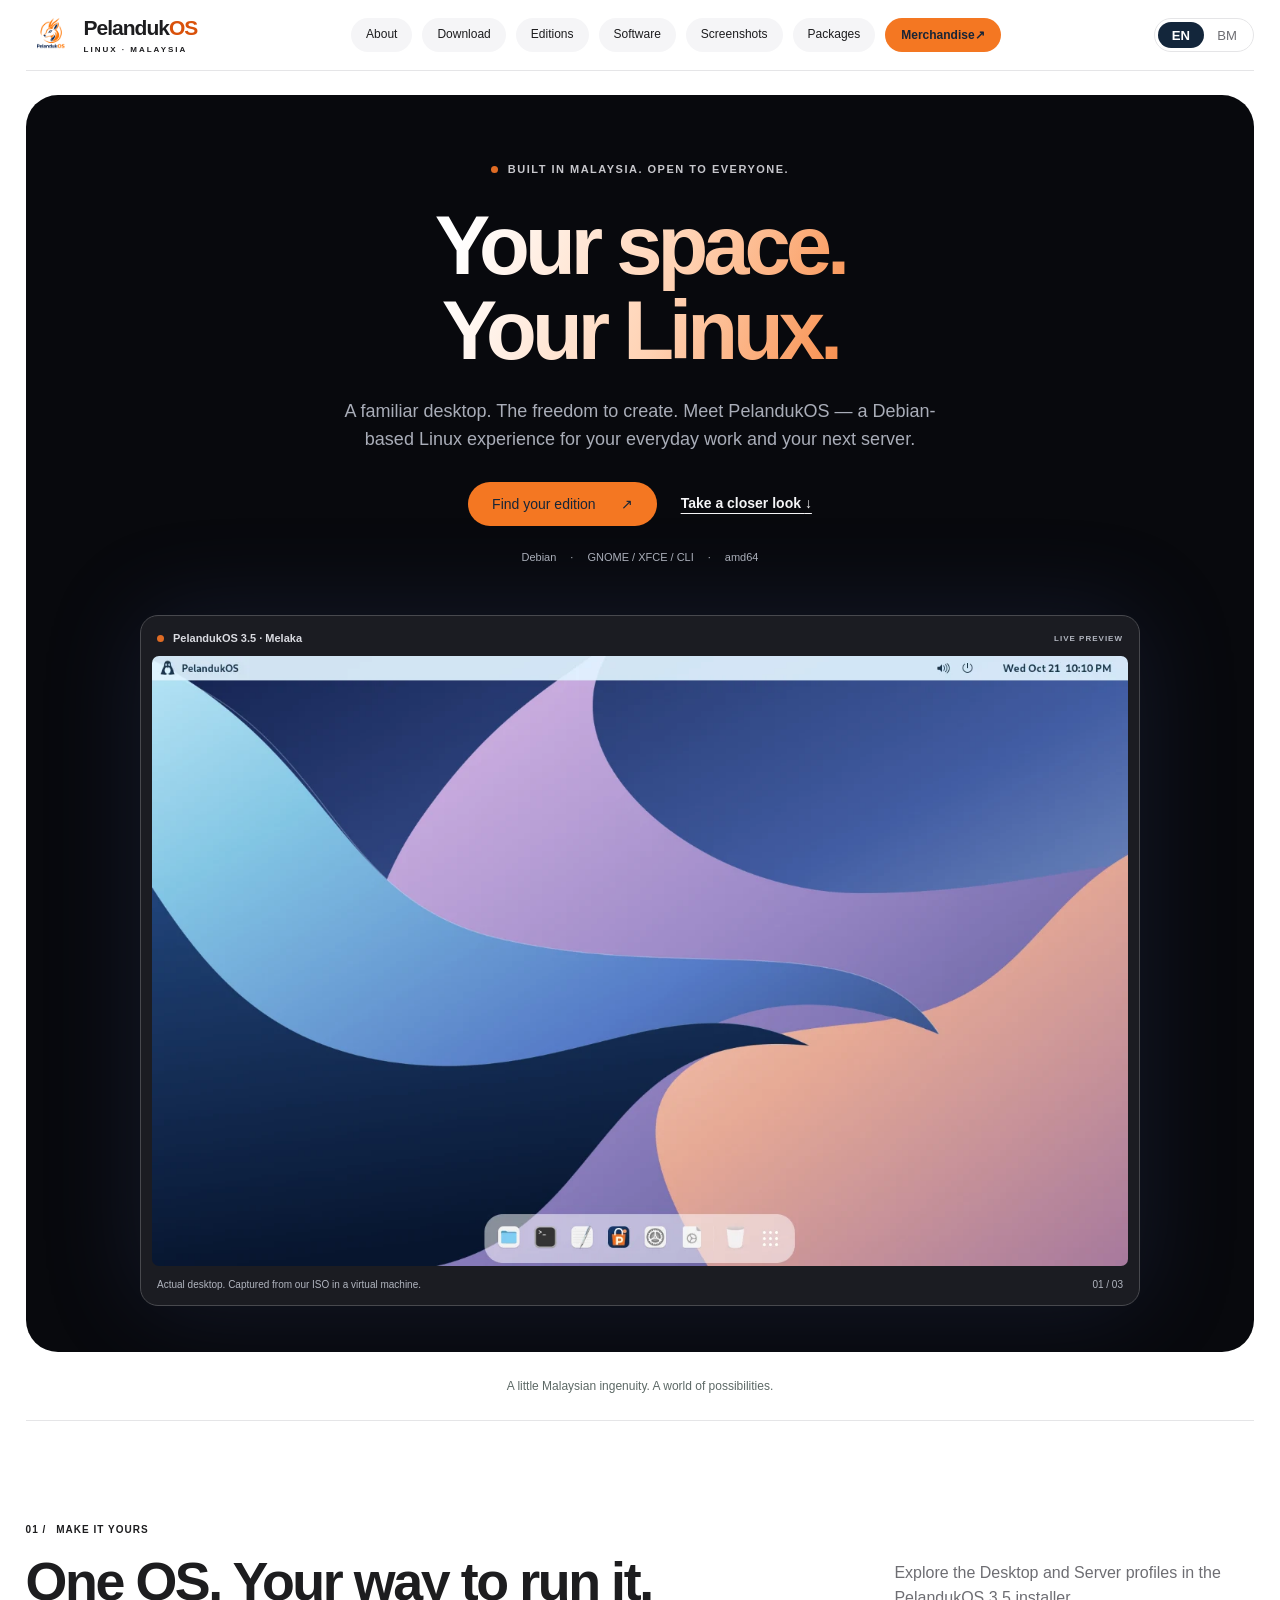
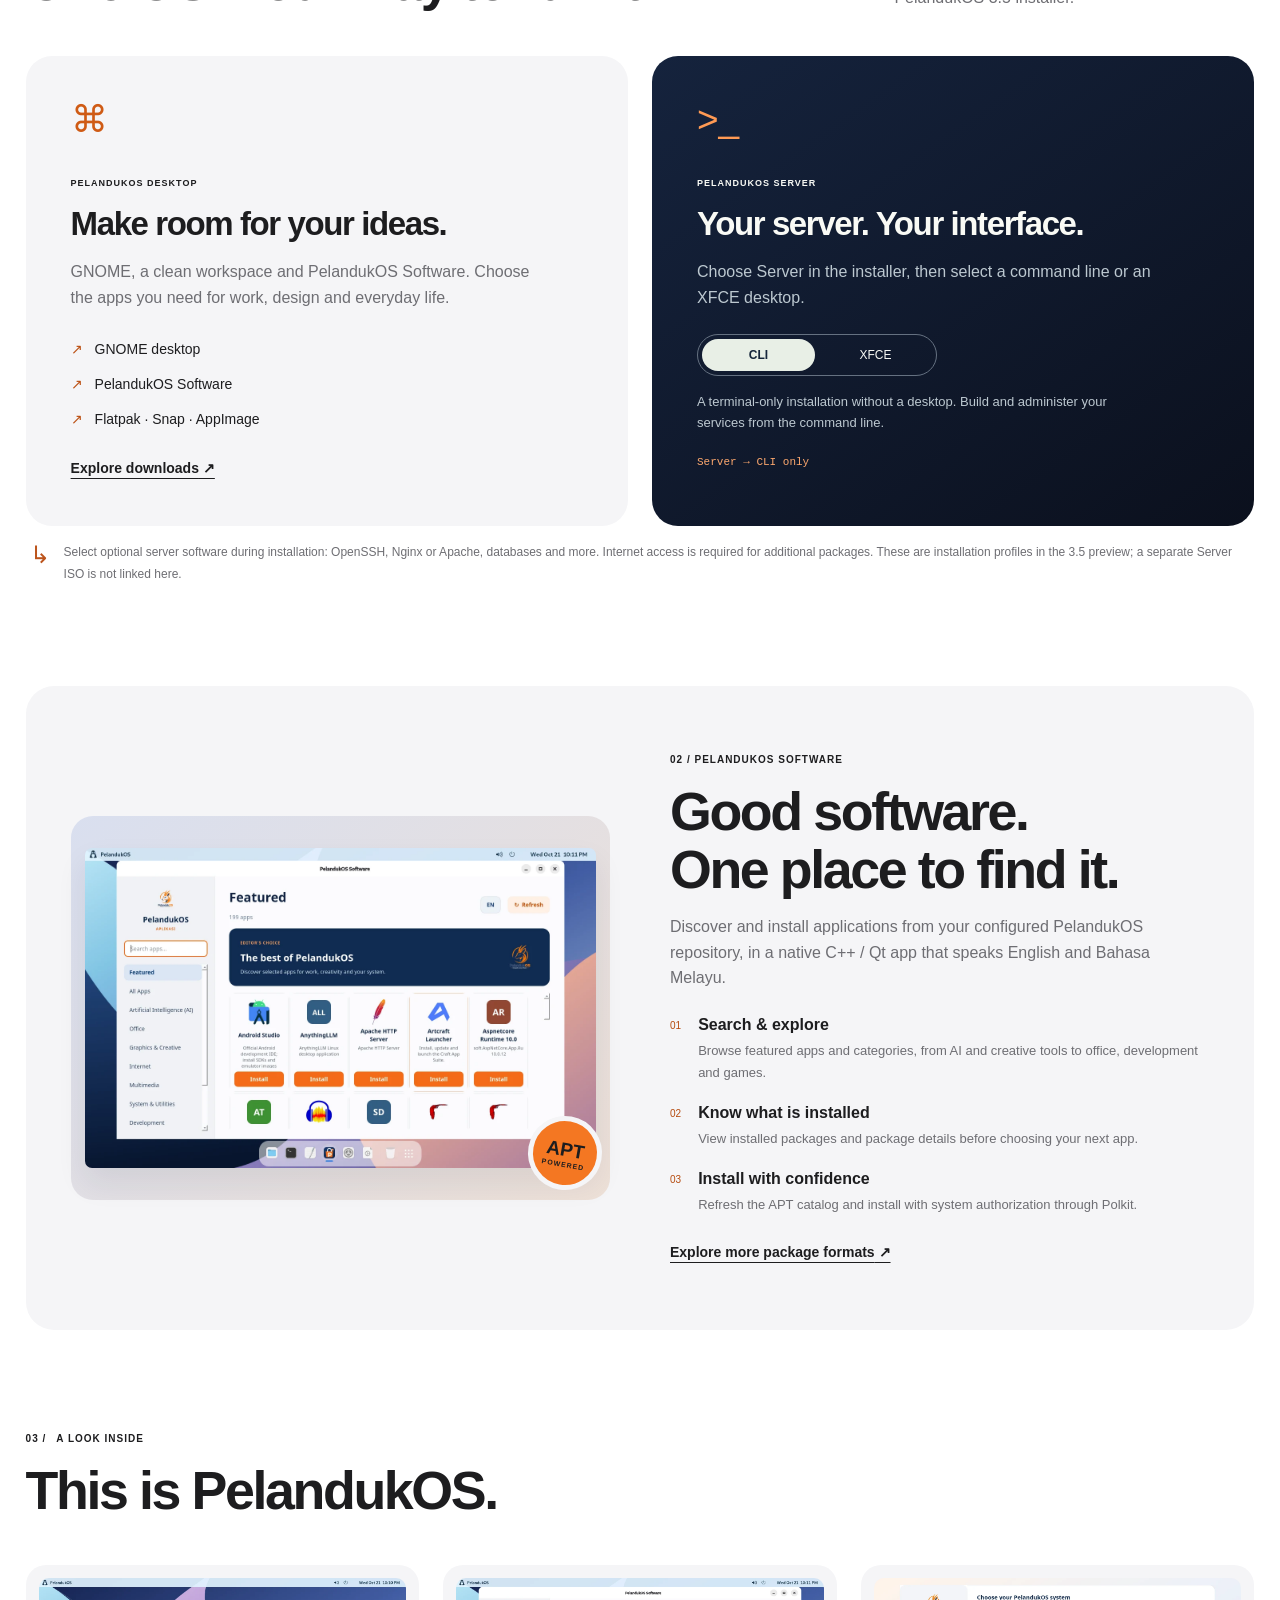
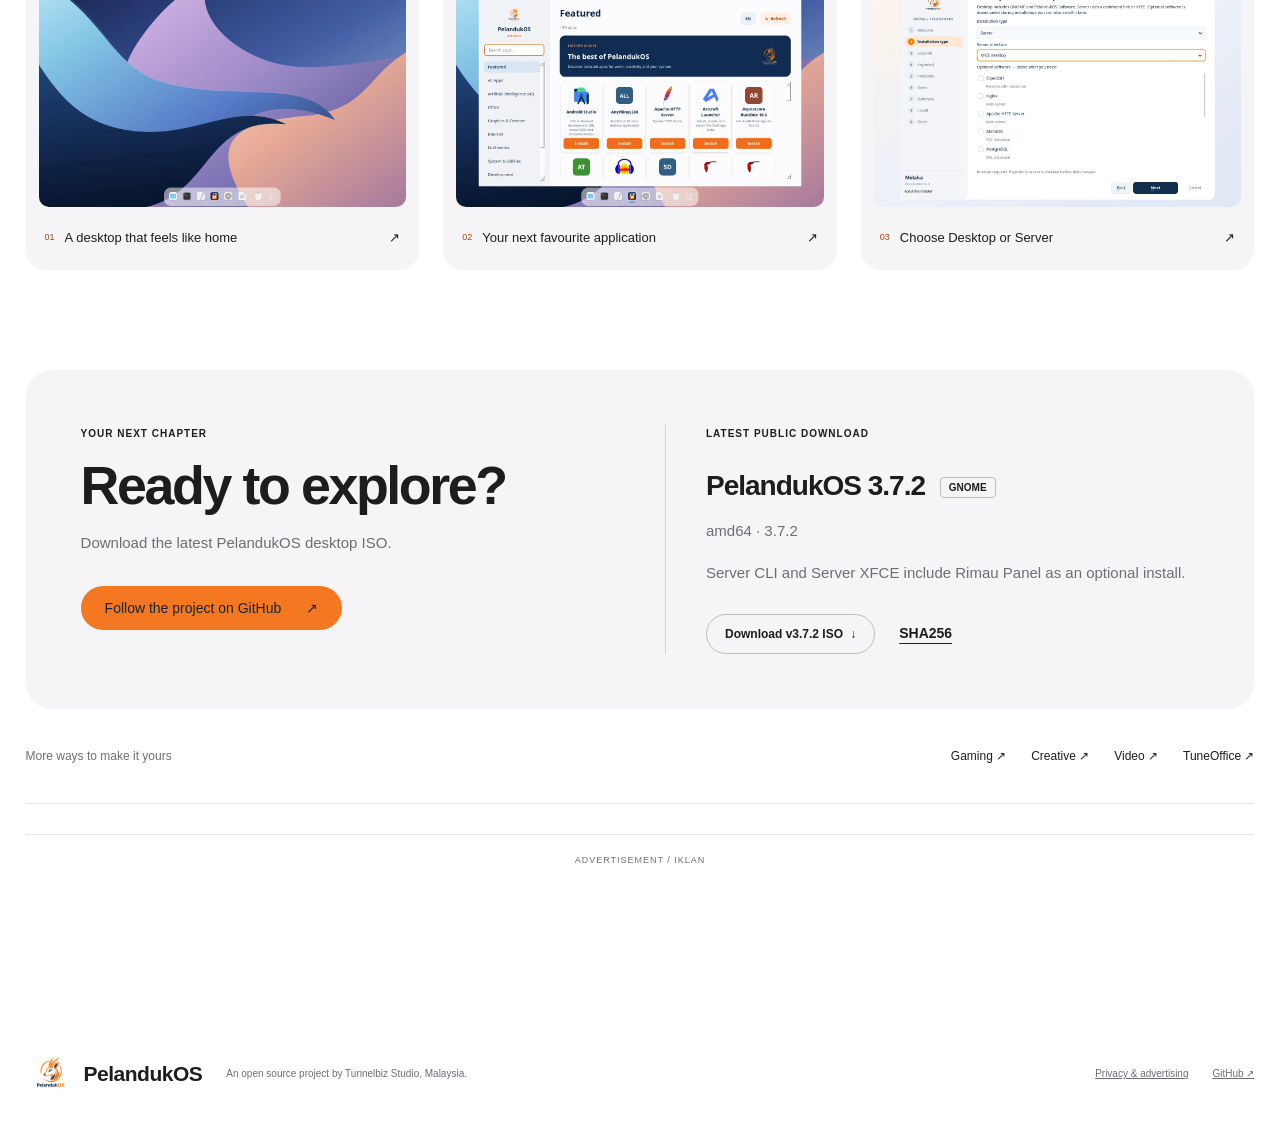
==== commit b05a5f55: "Link the top navigation to the download section" ====
--- a/index.html
+++ b/index.html
@@ -48,6 +48,7 @@
         >
         <nav class="header-nav" aria-label="Main navigation">
           <a href="sponsor.html" data-preserve-lang>About</a>
+          <a href="#downloads" data-i18n="navDownload">Download</a>
           <a href="index.html#editions" data-preserve-lang
             ><span data-i18n="navEditions">Editions</span></a
           ><a href="index.html#software" data-preserve-lang
@@ -432,6 +433,7 @@
     <script>
       window.PAGE_I18N = {
         en: {
+          navDownload: "Download",
           navEditions: "Editions",
           navSoftware: "Software",
           navScreenshots: "Screenshots",
@@ -500,6 +502,7 @@
           metaTitle: "PelandukOS | Your space. Your Linux.",
         },
         ms: {
+          navDownload: "Muat turun",
           navEditions: "Edisi",
           navSoftware: "Perisian",
           navScreenshots: "Tangkapan skrin",
